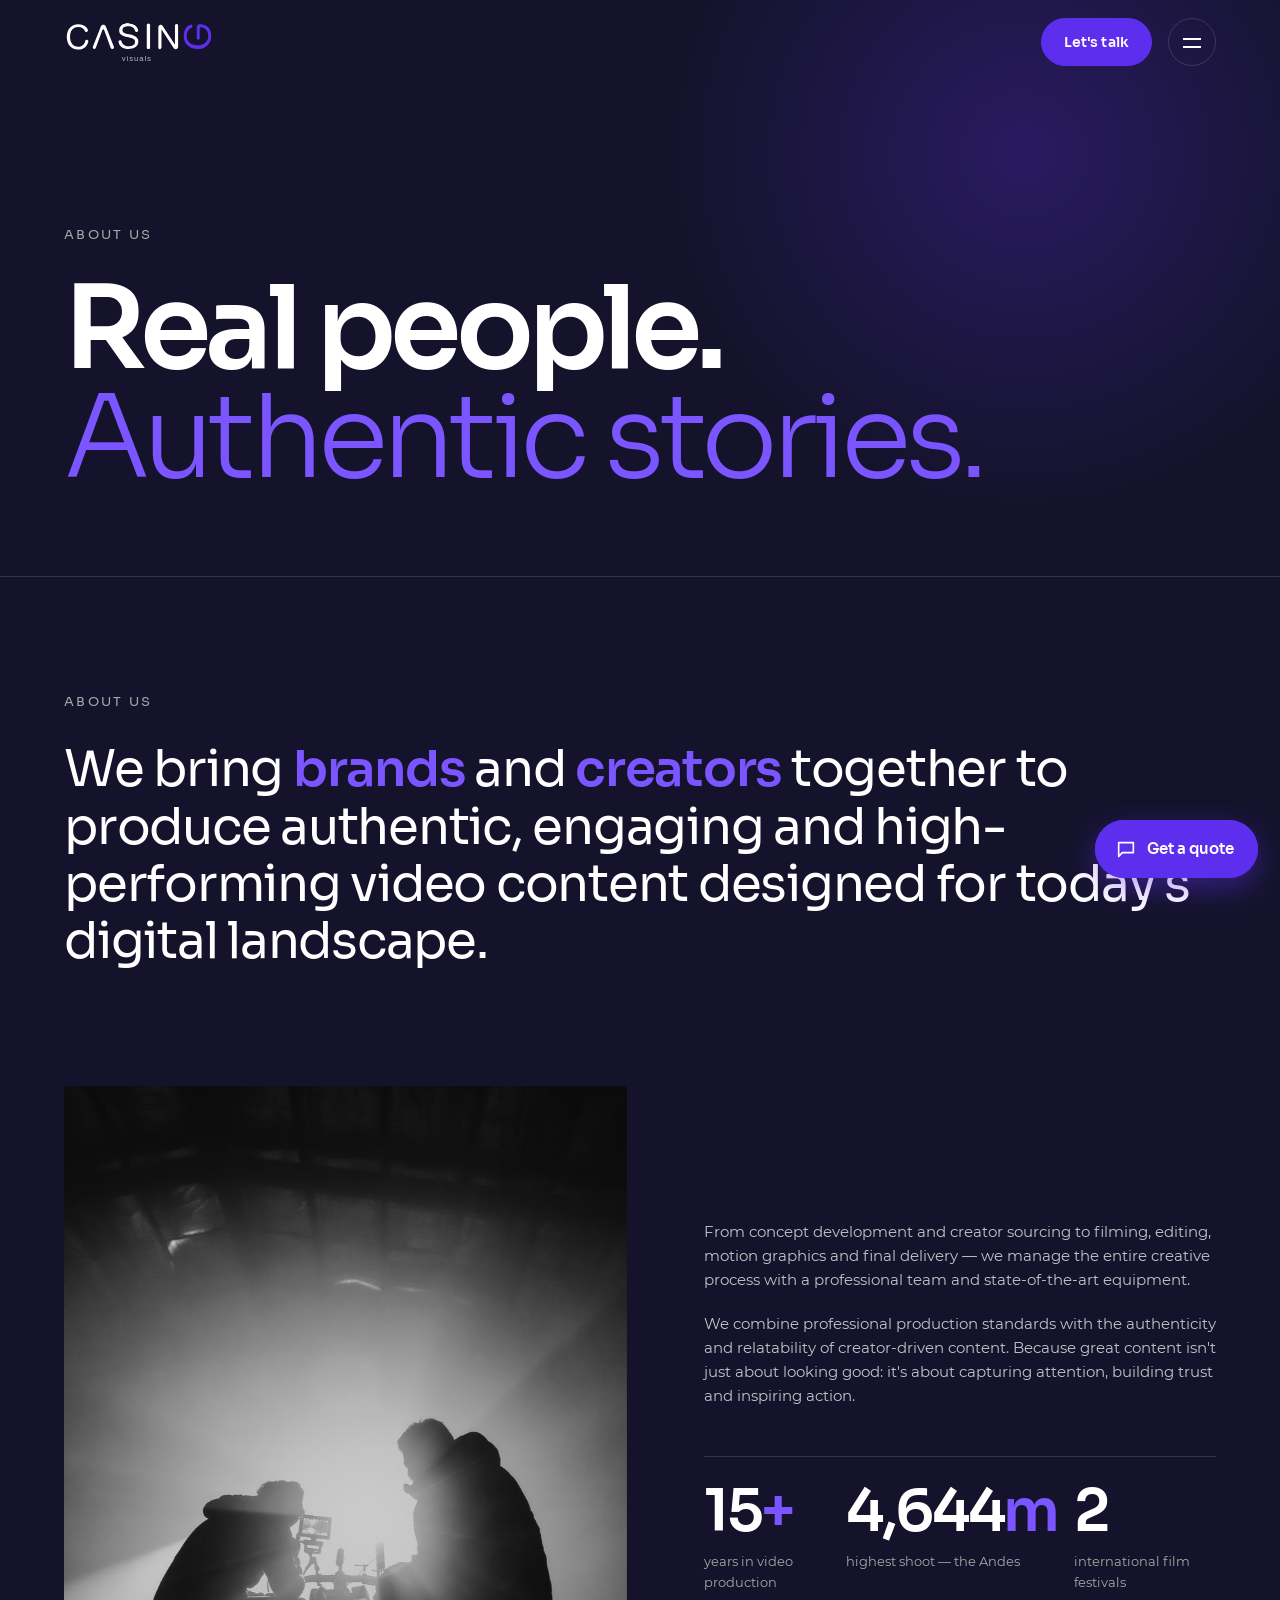
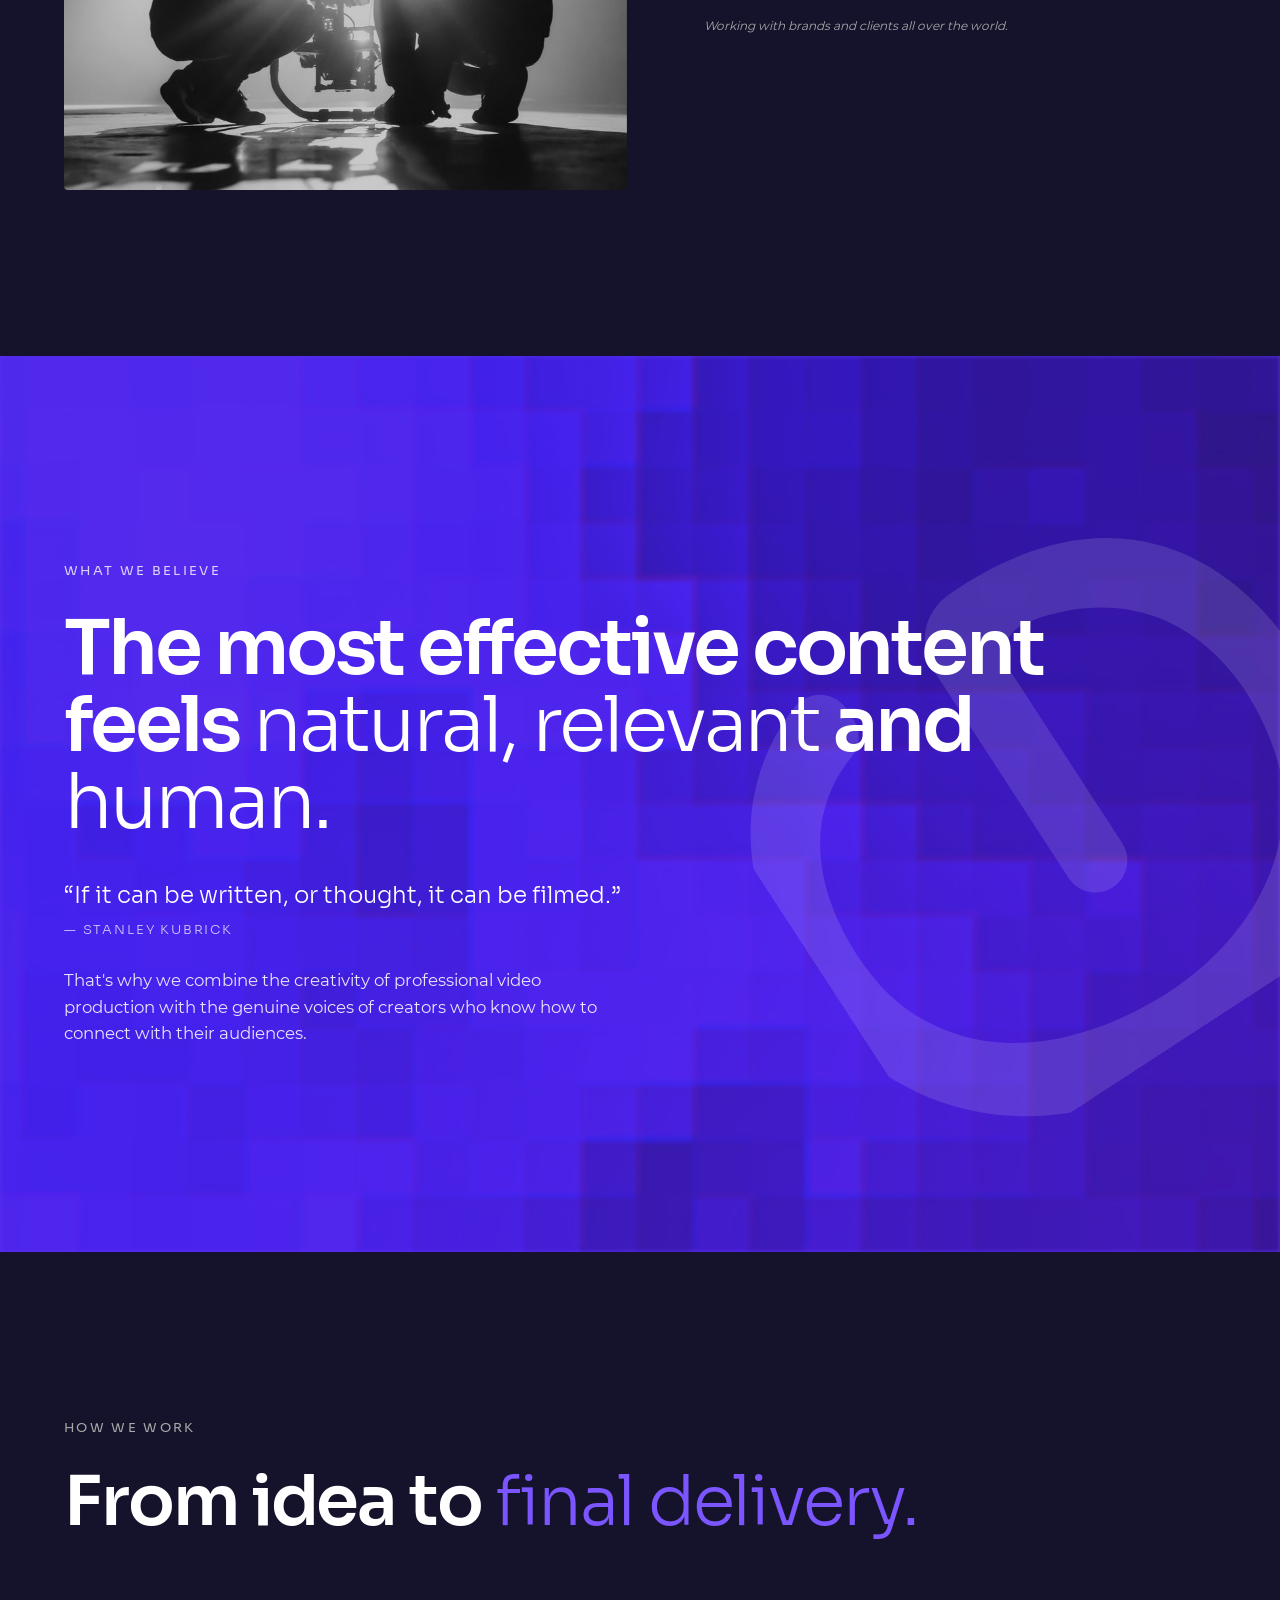
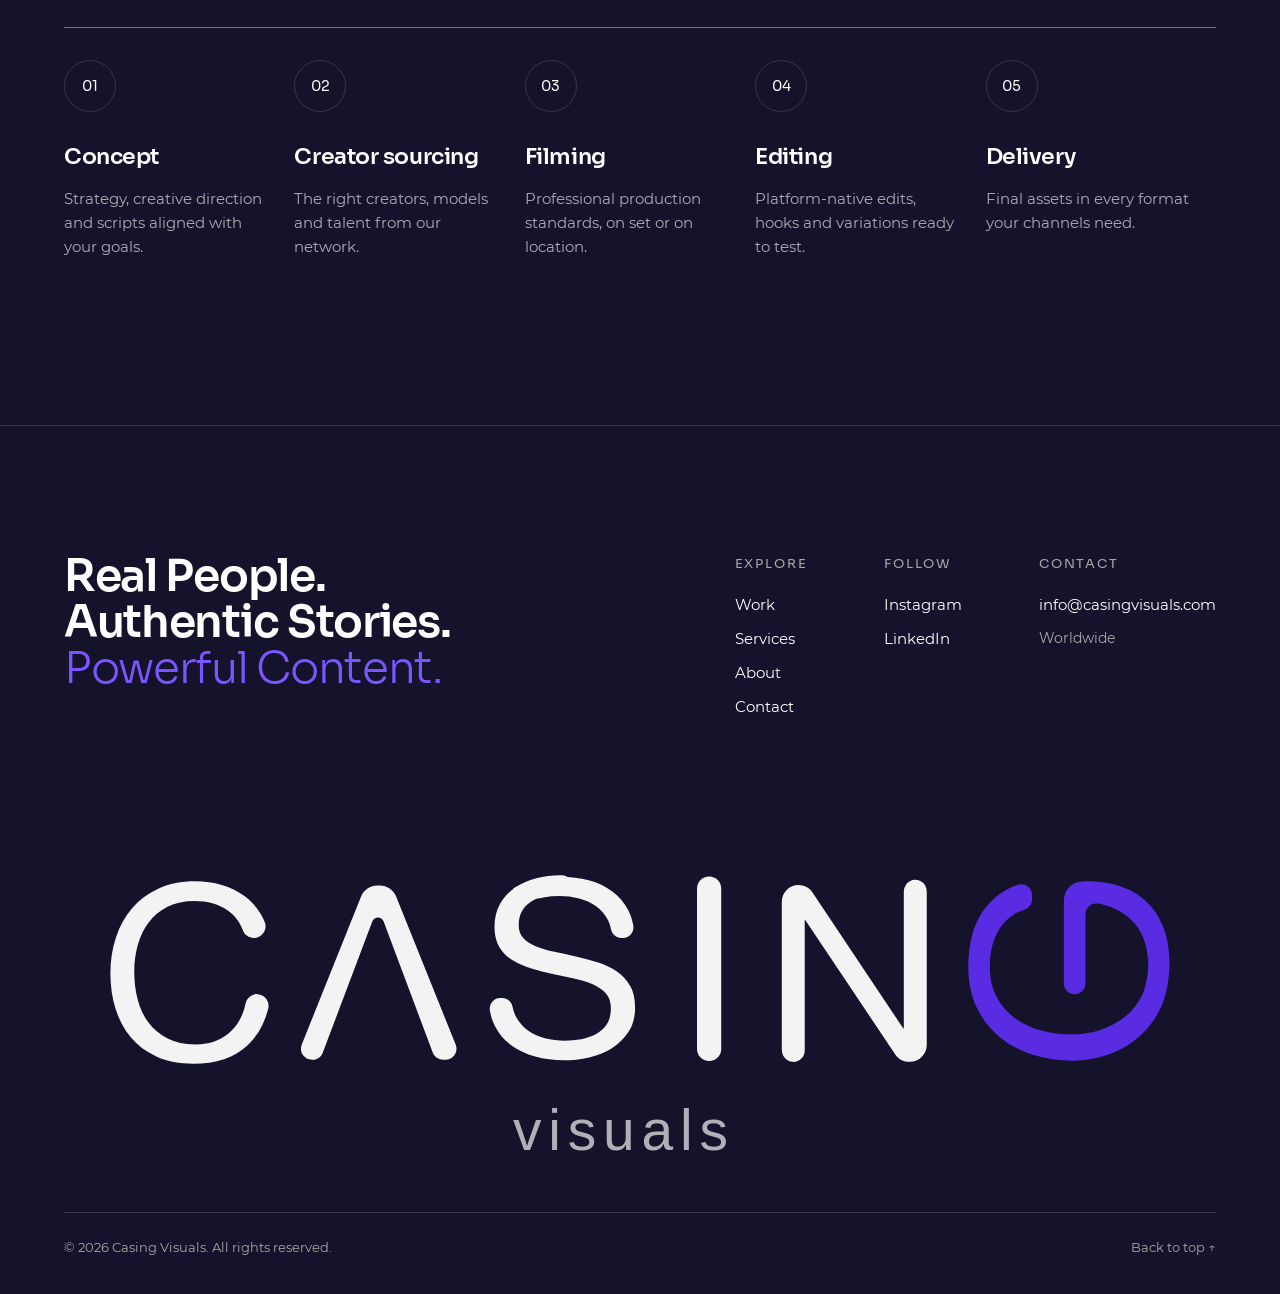
==== about.html @ e0e11a87 "template" ====
<!DOCTYPE html>
<html lang="en">
<head>
  <meta charset="utf-8" />
  <meta name="viewport" content="width=device-width, initial-scale=1" />
  <title>About — Casing Visuals</title>
  <meta name="description" content="Casing Visuals — video production studio: UGC, ads, corporate video, motion graphics, 2D/3D animation and documentaries for brands worldwide." />
  <meta name="theme-color" content="#14132b" />
  <meta property="og:title" content="About — Casing Visuals" />
  <meta property="og:description" content="Casing Visuals — video production studio: UGC, ads, corporate video, motion graphics, 2D/3D animation and documentaries for brands worldwide." />
  <meta property="og:image" content="assets/img/r12.jpg" />
  <link rel="icon" href="favicon.svg" type="image/svg+xml" />
  <link rel="preload" href="assets/fonts/Sora-SemiBold.woff2" as="font" type="font/woff2" crossorigin />
  <link rel="preload" href="assets/fonts/Montserrat-Regular.woff2" as="font" type="font/woff2" crossorigin />
  <link rel="stylesheet" href="css/styles.css" />
</head>
<body class="page-inner">
  <a class="skip" href="#main">Skip to content</a>

  <!-- ============ HEADER ============ -->
  <header class="header" id="top">
    <a href="index.html" class="header__logo" aria-label="Casing Visuals — home">
      <img src="assets/logo/casing-logo-white.svg" alt="Casing Visuals" width="150" height="45" />
    </a>
    <a href="contact.html" class="btn btn--small header__cta">Let's talk</a>
    <button class="burger" aria-label="Open menu" aria-expanded="false" aria-controls="menu">
      <span></span><span></span>
    </button>
  </header>

  <!-- ============ MENU (pantalla completa) ============ -->
  <div class="menu" id="menu" aria-hidden="true">
    <div class="menu__preview" aria-hidden="true"><img src="assets/img/r18.jpg" alt="" /></div>
    <nav class="menu__nav" aria-label="Menu">
      <a href="index.html" data-img="assets/img/r12.jpg"><small>00</small>Home<span class="menu__arrow">→</span></a>
      <a href="work.html" data-img="assets/img/r21.jpg"><small>01</small>Work<span class="menu__arrow">→</span></a>
      <a href="services.html" data-img="assets/img/r17.jpg"><small>02</small>Services<span class="menu__arrow">→</span></a>
      <a href="about.html" aria-current="page" data-img="assets/img/r18.jpg"><small>03</small>About<span class="menu__arrow">→</span></a>
      <a href="creators.html" data-img="assets/img/r11.jpg"><small>04</small>Creators<span class="menu__arrow">→</span></a>
      <a href="contact.html" data-img="assets/img/r20.jpg"><small>05</small>Contact<span class="menu__arrow">→</span></a>
    </nav>
    <div class="menu__foot">
      <a href="mailto:info@casingvisuals.com">info@casingvisuals.com</a>
      <div class="socials">
        <a href="https://www.instagram.com/casing.visuals/" target="_blank" rel="noopener">Instagram</a>
        <a href="https://www.linkedin.com/company/casing-visuals/" target="_blank" rel="noopener">LinkedIn</a>
      </div>
    </div>
  </div>

  <main id="main">
    <section class="page-hero">
      <div class="container">
        <p class="eyebrow reveal">About us</p>
        <h1 class="page-title"><span class="line"><span>Real people. <em>Authentic stories.</em></span></span></h1>
      </div>
    </section>

    <section class="about section" id="about">
      <div class="container">
        <p class="section-label reveal"><span>01</span> About us</p>
        <h2 class="manifesto reveal">
          We bring <em>brands</em> and <em>creators</em> together to produce authentic, engaging and
          high-performing video content designed for today's digital landscape.
        </h2>
        <div class="about__grid">
          <div class="about__img reveal">
            <img src="assets/img/r18.jpg" alt="Film crew working on set with backlight" loading="lazy" />
          </div>
          <div class="about__text reveal">
            <p>From concept development and creator sourcing to filming, editing, motion graphics and final delivery — we manage the entire creative process with a professional team and state-of-the-art equipment.</p>
            <p>We combine professional production standards with the authenticity and relatability of creator-driven content. Because great content isn't just about looking good: it's about capturing attention, building trust and inspiring action.</p>
            <ul class="stats">
              <li><strong data-count="15" data-suffix="+">0</strong><span>years in video production</span></li>
              <li><strong data-count="4800" data-suffix="m">0</strong><span>highest shoot — the Andes</span></li>
              <li><strong data-count="2" data-suffix="">0</strong><span>international film festivals</span></li>
            </ul>
            <p class="note">Working with brands and clients all over the world.</p>
          </div>
        </div>
      </div>
    </section>
    <section class="belief" aria-labelledby="belief-title">
      <div class="belief__bg" aria-hidden="true"><img src="assets/img/r24.jpg" alt="" loading="lazy" /></div>
      <img class="belief__icon" src="assets/logo/casing-icon-white.svg" alt="" aria-hidden="true" />
      <div class="container">
        <p class="section-label reveal"><span>04</span> What we believe</p>
        <h2 id="belief-title" class="belief__title reveal">The most effective content feels <em>natural, relevant</em> and <em>human.</em></h2>
        <blockquote class="belief__quote reveal">“If it can be written, or thought, it can be filmed.” <cite>— Stanley Kubrick</cite></blockquote>
        <p class="belief__text reveal">That's why we combine the creativity of professional video production with the genuine voices of creators who know how to connect with their audiences.</p>
      </div>
    </section>
    <section class="process section" id="process">
      <div class="container">
        <div class="section-head">
          <p class="section-label reveal"><span>05</span> How we work</p>
          <h2 class="h2 reveal">From idea to <em>final delivery.</em></h2>
        </div>
        <ol class="steps">
          <li class="step reveal"><span class="step__n">01</span><h3>Concept</h3><p>Strategy, creative direction and scripts aligned with your goals.</p></li>
          <li class="step reveal"><span class="step__n">02</span><h3>Creator sourcing</h3><p>The right creators, models and talent from our network.</p></li>
          <li class="step reveal"><span class="step__n">03</span><h3>Filming</h3><p>Professional production standards, on set or on location.</p></li>
          <li class="step reveal"><span class="step__n">04</span><h3>Editing</h3><p>Platform-native edits, hooks and variations ready to test.</p></li>
          <li class="step reveal"><span class="step__n">05</span><h3>Delivery</h3><p>Final assets in every format your channels need.</p></li>
        </ol>
      </div>
    </section>
  </main>

  <footer class="footer">
    <div class="container">
      <div class="footer__top">
        <p class="footer__claim">Real People.<br />Authentic Stories.<br /><em>Powerful Content.</em></p>
        <div class="footer__cols">
          <div>
            <h4>Explore</h4>
            <a href="work.html">Work</a><a href="services.html">Services</a><a href="about.html">About</a><a href="contact.html">Contact</a>
          </div>
          <div>
            <h4>Follow</h4>
            <a href="https://www.instagram.com/casing.visuals/" target="_blank" rel="noopener">Instagram</a>
        <a href="https://www.linkedin.com/company/casing-visuals/" target="_blank" rel="noopener">LinkedIn</a>
          </div>
          <div>
            <h4>Contact</h4>
            <a href="mailto:info@casingvisuals.com">info@casingvisuals.com</a>
            <span class="footer__loc">Worldwide</span>
          </div>
        </div>
      </div>
      <img class="footer__logo" src="assets/logo/casing-logo-white.svg" alt="Casing Visuals" loading="lazy" />
      <div class="footer__bottom">
        <span>© <span id="year">2026</span> Casing Visuals. All rights reserved.</span>
        <a href="#top">Back to top ↑</a>
      </div>
    </div>
  </footer>

  <!-- Botón flotante → abre formulario rápido -->
  <button class="fab" type="button" aria-controls="quick" aria-expanded="false">
    <svg viewBox="0 0 24 24" width="22" height="22" aria-hidden="true"><path fill="none" stroke="currentColor" stroke-width="1.8" stroke-linecap="round" stroke-linejoin="round" d="M4 5h16v11H8l-4 4V5Z"/></svg>
    <span>Get a quote</span>
  </button>

  <!-- Panel con formulario rápido — mismo action que el formulario principal -->
  <div class="quick" id="quick" aria-hidden="true">
    <div class="quick__overlay" data-close></div>
    <aside class="quick__panel" role="dialog" aria-modal="true" aria-labelledby="quick-title">
      <button class="quick__close" type="button" aria-label="Close" data-close>×</button>
      <p class="section-label">Quick contact</p>
      <h2 id="quick-title" class="quick__title">Let's make your next <em>video.</em></h2>
      <form class="quick__form" action="https://formspree.io/f/mjywrare" method="POST">
        <input type="hidden" name="_subject" value="New inquiry — casingvisuals.com (quick form)" />
        <input type="text" name="_gotcha" class="hp" tabindex="-1" autocomplete="off" aria-hidden="true" />
        <label class="field"><span>Name</span><input type="text" name="name" required autocomplete="name" /></label>
        <label class="field"><span>Email</span><input type="email" name="email" required autocomplete="email" /></label>
        <label class="field"><span>What do you need?</span>
          <select name="interest" required>
            <option value="">Select</option>
            <option>UGC</option>
            <option>Social Media Ads</option>
            <option>Lifestyle Production</option>
            <option>Product Videos</option>
            <option>Branded Campaign</option>
            <option>I'm a creator</option>
          </select>
        </label>
        <label class="field"><span>Message</span><textarea name="message" rows="3"></textarea></label>
        <button type="submit" class="btn btn--full">Send <span class="btn__arrow">→</span></button>
        <p class="quick__status" role="status" aria-live="polite"></p>
      </form>
    </aside>
  </div>

  <script src="js/main.js" defer></script>
</body>
</html>
---- css/styles.css ----
/* =========================================================
   CASING VISUALS — Landing template
   Brand: Violet #5D2EED · Navy #242343 · Grey #A8A8A8
   Type:  Sora (display) · Montserrat (text)
   ========================================================= */

@font-face { font-family: "Sora"; src: url("../assets/fonts/Sora-Light.woff2") format("woff2"); font-weight: 300; font-display: swap; }
@font-face { font-family: "Sora"; src: url("../assets/fonts/Sora-Regular.woff2") format("woff2"); font-weight: 400; font-display: swap; }
@font-face { font-family: "Sora"; src: url("../assets/fonts/Sora-SemiBold.woff2") format("woff2"); font-weight: 600; font-display: swap; }
@font-face { font-family: "Sora"; src: url("../assets/fonts/Sora-Bold.woff2") format("woff2"); font-weight: 700; font-display: swap; }
@font-face { font-family: "Montserrat"; src: url("../assets/fonts/Montserrat-Regular.woff2") format("woff2"); font-weight: 400; font-display: swap; }
@font-face { font-family: "Montserrat"; src: url("../assets/fonts/Montserrat-Medium.woff2") format("woff2"); font-weight: 500; font-display: swap; }
@font-face { font-family: "Montserrat"; src: url("../assets/fonts/Montserrat-Bold.woff2") format("woff2"); font-weight: 700; font-display: swap; }
@font-face { font-family: "Montserrat"; src: url("../assets/fonts/Montserrat-ExtraBold.woff2") format("woff2"); font-weight: 800; font-display: swap; }

:root {
  --violet: #5d2eed;
  --violet-2: #7b55ff;
  --navy: #242343;
  --ink: #14132b;        /* fondo principal: navy profundo */
  --ink-2: #1b1a38;
  --grey: #a8a8a8;
  --paper: #f4f3f8;
  --white: #fff;
  --line: rgba(255, 255, 255, .14);
  --line-dark: rgba(36, 35, 67, .14);

  --f-display: "Sora", system-ui, sans-serif;
  --f-text: "Montserrat", system-ui, sans-serif;

  --pad: clamp(20px, 5vw, 72px);
  --max: 1440px;
  --ease: cubic-bezier(.22, 1, .36, 1);
  --header-h: 84px;
}

*, *::before, *::after { box-sizing: border-box; }
html { scroll-behavior: smooth; -webkit-text-size-adjust: 100%; }
body {
  margin: 0;
  background: var(--ink);
  color: var(--white);
  font-family: var(--f-text);
  font-size: clamp(15px, 1.05vw, 17px);
  line-height: 1.6;
  -webkit-font-smoothing: antialiased;
  overflow-x: hidden;
}
img { display: block; max-width: 100%; }
a { color: inherit; text-decoration: none; }
button { font: inherit; color: inherit; cursor: pointer; }
::selection { background: var(--violet); color: #fff; }

em { font-style: normal; color: var(--violet-2); font-weight: 300; }
.section--light em { color: var(--violet); }

.skip { position: absolute; left: -999px; top: 8px; background: #fff; color: var(--ink); padding: 8px 14px; z-index: 999; }
.skip:focus { left: 8px; }

.container { width: 100%; max-width: var(--max); margin: 0 auto; padding: 0 var(--pad); }
.section { padding: clamp(90px, 13vw, 180px) 0; position: relative; }
.section--light { background: var(--paper); color: var(--navy); }

.eyebrow, .section-label {
  font-family: var(--f-display);
  font-size: 13px;
  letter-spacing: .18em;
  text-transform: uppercase;
  color: var(--grey);
  margin: 0 0 28px;
}
.section-label span {
  display: inline-block;
  color: var(--violet-2);
  margin-right: 14px;
  padding-right: 14px;
  border-right: 1px solid currentColor;
}
.section--light .section-label { color: #6b6b6b; }
.section--light .section-label span { color: var(--violet); }

.h2 {
  font-family: var(--f-display);
  font-weight: 600;
  font-size: clamp(36px, 5.4vw, 84px);
  line-height: 1.02;
  letter-spacing: -.03em;
  margin: 0;
}
.section-head { margin-bottom: clamp(48px, 7vw, 96px); }
.section-head--row { display: flex; justify-content: space-between; align-items: flex-end; gap: 24px; }

/* ---------- Buttons ---------- */
.btn {
  --bg: var(--violet);
  display: inline-flex; align-items: center; gap: 12px;
  padding: 18px 30px;
  border-radius: 999px;
  background: var(--bg);
  color: #fff;
  border: 1px solid var(--bg);
  font-family: var(--f-display);
  font-weight: 600;
  font-size: 15px;
  letter-spacing: .01em;
  position: relative; overflow: hidden; isolation: isolate;
  transition: color .4s var(--ease), border-color .4s var(--ease);
}
.btn::before {
  content: ""; position: absolute; inset: 0; z-index: -1;
  background: #fff; transform: translateY(101%); border-radius: inherit;
  transition: transform .5s var(--ease);
}
.btn:hover { color: var(--navy); border-color: #fff; }
.btn:hover::before { transform: translateY(0); }
.btn__arrow { transition: transform .4s var(--ease); }
.btn:hover .btn__arrow { transform: translateX(5px); }
.btn--small { padding: 12px 22px; font-size: 14px; }
.btn--ghost { background: transparent; border-color: var(--line); }
.btn--full { width: 100%; justify-content: center; }

.round {
  width: 56px; height: 56px; border-radius: 50%;
  border: 1px solid var(--line); background: transparent; font-size: 20px;
  transition: background .3s, border-color .3s;
}
.round:hover { background: var(--violet); border-color: var(--violet); }

/* ---------- Header ---------- */
.header {
  position: fixed; inset: 0 0 auto 0; z-index: 50;
  height: var(--header-h);
  display: flex; align-items: center; gap: 40px;
  padding: 0 var(--pad);
  transition: background .4s, height .4s var(--ease), backdrop-filter .4s, transform .5s var(--ease);
}
.header.is-scrolled {
  --header-h: 68px;
  background: rgba(20, 19, 43, .72);
  backdrop-filter: blur(14px);
  -webkit-backdrop-filter: blur(14px);
  border-bottom: 1px solid var(--line);
}
.header.is-hidden { transform: translateY(-100%); }
.header__logo img { width: 150px; height: auto; }
.header__nav { display: flex; gap: 34px; margin-left: auto; font-family: var(--f-display); font-size: 15px; }
.header__nav a { position: relative; opacity: .85; transition: opacity .3s; }
.header__nav a::after {
  content: ""; position: absolute; left: 0; bottom: -6px; height: 1px; width: 100%;
  background: var(--violet-2); transform: scaleX(0); transform-origin: right; transition: transform .4s var(--ease);
}
.header__nav a:hover { opacity: 1; }
.header__nav a:hover::after { transform: scaleX(1); transform-origin: left; }

.burger {
  display: none; width: 48px; height: 48px; border-radius: 50%;
  border: 1px solid var(--line); background: transparent; position: relative; margin-left: auto;
}
.burger span { position: absolute; left: 14px; right: 14px; height: 1.5px; background: #fff; transition: transform .4s var(--ease), top .4s var(--ease); }
.burger span:first-child { top: 19px; }
.burger span:last-child { top: 27px; }
body.menu-open .burger span:first-child { top: 23px; transform: rotate(45deg); }
body.menu-open .burger span:last-child { top: 23px; transform: rotate(-45deg); }

.menu {
  position: fixed; inset: 0; z-index: 40;
  background: var(--violet);
  display: flex; flex-direction: column; justify-content: space-between;
  padding: calc(var(--header-h) + 40px) var(--pad) 40px;
  clip-path: circle(0% at calc(100% - 50px) 42px);
  transition: clip-path .8s var(--ease);
  visibility: hidden;
}
body.menu-open .menu { clip-path: circle(150% at calc(100% - 50px) 42px); visibility: visible; }
body.menu-open { overflow: hidden; }
.menu__nav { display: flex; flex-direction: column; }
.menu__nav a {
  font-family: var(--f-display); font-weight: 600;
  font-size: clamp(40px, 10vw, 88px); line-height: 1.1; letter-spacing: -.03em;
  display: flex; align-items: baseline; gap: 18px;
  opacity: 0; transform: translateY(30px);
  transition: opacity .5s, transform .6s var(--ease);
}
.menu__nav small { font-size: 13px; font-weight: 400; letter-spacing: .1em; opacity: .7; }
body.menu-open .menu__nav a { opacity: 1; transform: none; }
body.menu-open .menu__nav a:nth-child(2) { transition-delay: .05s; }
body.menu-open .menu__nav a:nth-child(3) { transition-delay: .1s; }
body.menu-open .menu__nav a:nth-child(4) { transition-delay: .15s; }
body.menu-open .menu__nav a:nth-child(5) { transition-delay: .2s; }
body.menu-open .menu__nav a:nth-child(6) { transition-delay: .25s; }
.menu__foot { display: flex; flex-wrap: wrap; justify-content: space-between; gap: 16px; font-family: var(--f-display); }
.socials { display: flex; gap: 20px; }

/* ---------- Hero ---------- */
.hero {
  position: relative; min-height: 100svh;
  display: flex; align-items: flex-end;
  padding: calc(var(--header-h) + 40px) 0 clamp(48px, 7vw, 90px);
  overflow: hidden;
}
.hero__media { position: absolute; inset: 0; z-index: -1; }
.hero__media img, .hero__media video {
  width: 100%; height: 100%; object-fit: cover;
  transform: scale(1.12); animation: kenburns 18s ease-out forwards;
}
.hero__media::after {
  content: ""; position: absolute; inset: 0;
  background:
    linear-gradient(180deg, rgba(20,19,43,.55) 0%, rgba(20,19,43,.15) 35%, rgba(20,19,43,.85) 85%, var(--ink) 100%),
    linear-gradient(90deg, rgba(20,19,43,.6), transparent 60%);
}
@keyframes kenburns { to { transform: scale(1); } }

.hero__inner { width: 100%; max-width: var(--max); margin: 0 auto; padding: 0 var(--pad); }
.hero__title {
  font-family: var(--f-display); font-weight: 600;
  font-size: clamp(52px, 10.5vw, 176px);
  line-height: .92; letter-spacing: -.045em;
  margin: 0 0 clamp(32px, 4vw, 56px);
}
.hero__title .line { display: block; overflow: hidden; padding-bottom: .04em; }
.hero__title .line > span { display: inline-block; transform: translateY(110%); transition: transform 1.1s var(--ease); }
.hero__title .line:nth-child(2) > span { transition-delay: .08s; }
.hero__title .line:nth-child(3) > span { transition-delay: .16s; }
.hero__title .line:nth-child(4) > span { transition-delay: .24s; }
.is-loaded .hero__title .line > span { transform: none; }
.hero__title .line:nth-child(2), .hero__title .line:nth-child(4) { padding-left: clamp(40px, 12vw, 240px); }

.hero__bottom {
  display: flex; justify-content: space-between; align-items: center; gap: 24px; flex-wrap: wrap;
  border-top: 1px solid var(--line); padding-top: 28px;
}
.hero__bottom p { margin: 0; max-width: 440px; font-size: clamp(16px, 1.3vw, 19px); color: rgba(255,255,255,.82); }

.scroll-cue {
  position: absolute; right: var(--pad); top: 50%;
  display: flex; flex-direction: column; align-items: center; gap: 14px;
  font-family: var(--f-display); font-size: 11px; letter-spacing: .3em; text-transform: uppercase;
  writing-mode: vertical-rl;
}
.scroll-cue i { width: 1px; height: 70px; background: var(--line); position: relative; overflow: hidden; }
.scroll-cue i::after { content: ""; position: absolute; left: 0; top: -40%; width: 1px; height: 40%; background: var(--violet-2); animation: drip 2s var(--ease) infinite; }
@keyframes drip { to { top: 100%; } }

/* ---------- Marquee ---------- */
.marquee {
  border-block: 1px solid var(--line);
  overflow: hidden; padding: 26px 0; white-space: nowrap;
  background: var(--ink);
}
.marquee__track { display: inline-flex; align-items: center; gap: 40px; animation: marquee 30s linear infinite; }
.marquee span { font-family: var(--f-display); font-weight: 600; font-size: clamp(28px, 4vw, 56px); letter-spacing: -.02em; }
.marquee span:nth-of-type(even) { color: transparent; -webkit-text-stroke: 1px rgba(255,255,255,.55); }
.marquee b { color: var(--violet); font-size: 18px; }
@keyframes marquee { to { transform: translateX(-50%); } }

/* ---------- About ---------- */
.manifesto {
  font-family: var(--f-display); font-weight: 400;
  font-size: clamp(28px, 3.9vw, 60px); line-height: 1.15; letter-spacing: -.025em;
  margin: 0 0 clamp(60px, 9vw, 130px); max-width: 1180px;
}
.manifesto em { font-weight: 600; }
.about__grid { display: grid; grid-template-columns: 1.1fr 1fr; gap: clamp(32px, 6vw, 110px); align-items: center; }
.about__img { border-radius: 4px; overflow: hidden; aspect-ratio: 4/5; }
.about__img img { width: 100%; height: 115%; object-fit: cover; will-change: transform; }
.about__text p { color: rgba(255,255,255,.75); margin: 0 0 20px; }
.stats { list-style: none; padding: 0; margin: 48px 0 0; display: grid; grid-template-columns: repeat(3, 1fr); border-top: 1px solid var(--line); }
.stats li { padding: 26px 16px 0 0; }
.stats strong { display: block; font-family: var(--f-display); font-weight: 600; font-size: clamp(40px, 4.5vw, 68px); line-height: 1; letter-spacing: -.04em; color: #fff; }
.stats strong::after { content: "+"; color: var(--violet-2); }
.stats span { display: block; font-size: 13px; color: var(--grey); margin-top: 10px; }
.note { font-size: 12px; color: var(--grey) !important; margin-top: 24px !important; font-style: italic; }

/* ---------- Services (numbered list, Monks-style) ---------- */
.svc { list-style: none; margin: 0; padding: 0; border-top: 1px solid var(--line-dark); }
.svc__item {
  display: grid; grid-template-columns: 80px 1.2fr 1fr 60px; align-items: center; gap: 24px;
  padding: clamp(26px, 3vw, 40px) 0;
  border-bottom: 1px solid var(--line-dark);
  cursor: pointer; position: relative;
  transition: padding .5s var(--ease), color .4s;
}
.svc__item::before {
  content: ""; position: absolute; inset: 0; background: var(--navy); z-index: 0;
  transform: scaleY(0); transform-origin: bottom; transition: transform .5s var(--ease);
}
.svc__item > * { position: relative; z-index: 1; }
.svc__item:hover { color: #fff; padding-left: 24px; padding-right: 24px; }
.svc__item:hover::before { transform: scaleY(1); }
.svc__num { font-family: var(--f-display); font-size: 14px; color: var(--violet); letter-spacing: .1em; }
.svc__title { font-family: var(--f-display); font-weight: 600; font-size: clamp(26px, 3.6vw, 54px); letter-spacing: -.03em; line-height: 1; margin: 0; }
.svc__desc { margin: 0; font-size: 15px; opacity: .75; max-width: 380px; }
.svc__arrow { font-size: 28px; justify-self: end; transition: transform .4s var(--ease); }
.svc__item:hover .svc__arrow { transform: rotate(-45deg); color: var(--violet-2); }

.svc__preview {
  position: fixed; left: 0; top: 0; width: 280px; aspect-ratio: 3/4; z-index: 30;
  pointer-events: none; border-radius: 6px; overflow: hidden;
  opacity: 0; transform: translate(-50%, -50%) scale(.8);
  transition: opacity .3s, transform .4s var(--ease);
}
.svc__preview.is-on { opacity: 1; transform: translate(-50%, -50%) scale(1); }
.svc__preview img { width: 100%; height: 100%; object-fit: cover; }

/* ---------- Work (vertical reels carousel) ---------- */
.work__controls { display: flex; gap: 12px; }
.reels {
  display: flex; gap: clamp(14px, 1.6vw, 24px);
  overflow-x: auto; scroll-snap-type: x mandatory; scrollbar-width: none;
  padding: 0 var(--pad) 8px;
  scroll-padding-left: var(--pad);
}
.reels::-webkit-scrollbar { display: none; }
.reel {
  flex: 0 0 clamp(240px, 24vw, 340px);
  aspect-ratio: 9/16; position: relative; border-radius: 10px; overflow: hidden;
  scroll-snap-align: start; background: var(--ink-2);
}
.reel img { width: 100%; height: 100%; object-fit: cover; transition: transform 1s var(--ease), filter .6s; filter: saturate(.85); }
.reel::after { content: ""; position: absolute; inset: 0; background: linear-gradient(180deg, transparent 50%, rgba(20,19,43,.92)); }
.reel:hover img { transform: scale(1.06); filter: saturate(1.1); }
.reel__info { position: absolute; left: 22px; right: 22px; bottom: 22px; z-index: 1; }
.reel__info span { font-size: 12px; letter-spacing: .14em; text-transform: uppercase; color: var(--grey); }
.reel__info h3 { margin: 6px 0 0; font-family: var(--f-display); font-weight: 600; font-size: 24px; letter-spacing: -.02em; }
.reel__play {
  position: absolute; top: 18px; right: 18px; z-index: 1;
  width: 46px; height: 46px; border-radius: 50%; display: grid; place-items: center;
  background: rgba(255,255,255,.14); backdrop-filter: blur(8px); font-style: normal; font-size: 13px;
  transition: background .3s, transform .4s var(--ease);
}
.reel:hover .reel__play { background: var(--violet); transform: scale(1.1); }

/* ---------- Belief (statement band) ---------- */
.belief { position: relative; overflow: hidden; padding: clamp(110px, 16vw, 230px) 0; background: var(--violet); isolation: isolate; }
.belief__bg { position: absolute; inset: 0; z-index: -2; mix-blend-mode: multiply; opacity: .55; }
.belief__bg img { width: 100%; height: 100%; object-fit: cover; filter: blur(2px) saturate(1.3); }
.belief__icon {
  position: absolute; right: -6vw; top: 50%; width: clamp(320px, 46vw, 720px);
  transform: translateY(-50%) rotate(var(--rot, 0deg)); opacity: .12; z-index: -1;
}
.belief .section-label, .belief .section-label span { color: rgba(255,255,255,.8); }
.belief__title {
  font-family: var(--f-display); font-weight: 600;
  font-size: clamp(38px, 6vw, 96px); line-height: 1; letter-spacing: -.04em;
  margin: 0 0 40px; max-width: 1100px;
}
.belief__title em { color: #fff; font-weight: 300; }
.belief__text { max-width: 560px; font-size: clamp(16px, 1.3vw, 19px); color: rgba(255,255,255,.88); margin: 0; }

/* ---------- Process ---------- */
.steps { list-style: none; margin: 0; padding: 0; display: grid; grid-template-columns: repeat(5, 1fr); border-top: 1px solid var(--line); }
.step { padding: 32px 24px 0 0; position: relative; }
.step::before { content: ""; position: absolute; top: -1px; left: 0; height: 1px; width: 0; background: var(--violet-2); transition: width 1.2s var(--ease); }
.step.is-in::before { width: 100%; }
.step__n {
  display: grid; place-items: center; width: 52px; height: 52px; border-radius: 50%;
  border: 1px solid var(--line); font-family: var(--f-display); font-size: 14px; margin-bottom: 28px;
}
.step h3 { font-family: var(--f-display); font-weight: 600; font-size: clamp(20px, 1.7vw, 26px); letter-spacing: -.02em; margin: 0 0 12px; }
.step p { margin: 0; font-size: 15px; color: rgba(255,255,255,.65); }
.step:nth-child(2) { transition-delay: .08s; } .step:nth-child(3) { transition-delay: .16s; }
.step:nth-child(4) { transition-delay: .24s; } .step:nth-child(5) { transition-delay: .32s; }

/* ---------- Creators / Mission ---------- */
.creators { background: var(--ink-2); }
.creators__grid { display: grid; grid-template-columns: 1fr 1fr; gap: clamp(40px, 7vw, 120px); align-items: center; }
.creators__media { position: relative; aspect-ratio: 1/1.05; }
.creators__media img { position: absolute; object-fit: cover; border-radius: 6px; }
.creators__media img:first-child { inset: 0 22% 18% 0; width: 78%; height: 82%; }
.creators__media img:last-child { right: 0; bottom: 0; width: 52%; height: 48%; border: 8px solid var(--ink-2); }
.creators__text p:not(.section-label) { color: rgba(255,255,255,.75); margin: 32px 0 40px; max-width: 520px; }
.creators__cta { display: flex; flex-wrap: wrap; gap: 14px; }

/* ---------- Contact ---------- */
.contact__grid { display: grid; grid-template-columns: 1fr 1.15fr; gap: clamp(40px, 7vw, 120px); }
.contact__title { font-family: var(--f-display); font-weight: 600; font-size: clamp(44px, 6.5vw, 104px); line-height: .98; letter-spacing: -.045em; margin: 0 0 28px; }
.contact__grid > div > p:not(.section-label) { color: rgba(255,255,255,.75); max-width: 420px; }
.contact__list { list-style: none; padding: 0; margin: 48px 0 0; }
.contact__list li { display: flex; justify-content: space-between; gap: 20px; padding: 18px 0; border-bottom: 1px solid var(--line); font-family: var(--f-display); }
.contact__list span { color: var(--grey); font-size: 13px; letter-spacing: .14em; text-transform: uppercase; }
.contact__list a:hover { color: var(--violet-2); }

.form { background: var(--ink-2); border: 1px solid var(--line); border-radius: 14px; padding: clamp(24px, 3.5vw, 48px); display: grid; gap: 22px; }
.chips { border: 0; padding: 0; margin: 0 0 6px; display: flex; flex-wrap: wrap; gap: 10px; }
.chips legend { font-family: var(--f-display); font-size: 13px; letter-spacing: .14em; text-transform: uppercase; color: var(--grey); margin-bottom: 14px; }
.chips input { position: absolute; opacity: 0; pointer-events: none; }
.chips span {
  display: inline-block; padding: 10px 18px; border-radius: 999px; border: 1px solid var(--line);
  font-size: 14px; cursor: pointer; transition: background .3s, border-color .3s;
}
.chips label:hover span { border-color: rgba(255,255,255,.4); }
.chips input:checked + span { background: var(--violet); border-color: var(--violet); }
.chips input:focus-visible + span { outline: 2px solid var(--violet-2); outline-offset: 2px; }
.form__row { display: grid; grid-template-columns: 1fr 1fr; gap: 22px; }
.field { display: grid; gap: 8px; }
.field > span { font-size: 13px; color: var(--grey); }
.field input, .field select, .field textarea {
  width: 100%; background: transparent; color: #fff;
  border: 0; border-bottom: 1px solid var(--line);
  padding: 10px 0; font: inherit; outline: none; border-radius: 0;
  transition: border-color .3s;
}
.field select { appearance: none; background: url("data:image/svg+xml,%3Csvg xmlns='http://www.w3.org/2000/svg' width='12' height='8'%3E%3Cpath d='M1 1l5 5 5-5' fill='none' stroke='%23a8a8a8' stroke-width='1.5'/%3E%3C/svg%3E") no-repeat right center; }
.field select option { background: var(--ink); }
.field textarea { resize: vertical; min-height: 110px; }
.field input:focus, .field select:focus, .field textarea:focus { border-color: var(--violet-2); }

/* ---------- Footer ---------- */
.footer { padding: clamp(80px, 10vw, 140px) 0 36px; border-top: 1px solid var(--line); }
.footer__top { display: flex; justify-content: space-between; gap: 40px; flex-wrap: wrap; margin-bottom: clamp(60px, 9vw, 120px); }
.footer__claim { font-family: var(--f-display); font-weight: 600; font-size: clamp(30px, 3.4vw, 52px); line-height: 1.05; letter-spacing: -.03em; margin: 0; }
.footer__cols { display: flex; gap: clamp(32px, 6vw, 96px); flex-wrap: wrap; }
.footer__cols h4 { font-family: var(--f-display); font-weight: 400; font-size: 13px; letter-spacing: .14em; text-transform: uppercase; color: var(--grey); margin: 0 0 18px; }
.footer__cols a { display: block; margin-bottom: 10px; transition: color .3s; }
.footer__cols a:hover { color: var(--violet-2); }
.footer__logo { width: 100%; height: auto; opacity: .95; }
.footer__bottom { display: flex; justify-content: space-between; gap: 16px; flex-wrap: wrap; margin-top: 36px; padding-top: 24px; border-top: 1px solid var(--line); font-size: 13px; color: var(--grey); }

/* ---------- Floating button + quick form panel ---------- */
.fab {
  position: fixed; right: 22px; bottom: 22px; z-index: 45;
  display: inline-flex; align-items: center; gap: 10px;
  height: 58px; padding: 0 24px 0 20px; border-radius: 999px; border: 0;
  background: var(--violet); color: #fff;
  font-family: var(--f-display); font-weight: 600; font-size: 15px;
  box-shadow: 0 10px 30px rgba(93,46,237,.45);
  transition: transform .4s var(--ease), opacity .4s, background .3s;
}
.fab::before { content: ""; position: absolute; inset: 0; border-radius: inherit; border: 1px solid var(--violet); animation: pulse 2.6s ease-out infinite; }
.fab:hover { transform: translateY(-3px); background: var(--violet-2); }
body.quick-open .fab { opacity: 0; pointer-events: none; transform: scale(.8); }
@keyframes pulse { from { transform: scale(1); opacity: .9; } to { transform: scale(1.25, 1.6); opacity: 0; } }

.quick { position: fixed; inset: 0; z-index: 60; visibility: hidden; }
.quick__overlay { position: absolute; inset: 0; background: rgba(10,9,25,.6); backdrop-filter: blur(4px); opacity: 0; transition: opacity .5s; }
.quick__panel {
  position: absolute; top: 0; right: 0; height: 100%; width: min(480px, 100%);
  background: var(--ink-2); border-left: 1px solid var(--line);
  padding: clamp(28px, 4vw, 48px); overflow-y: auto;
  transform: translateX(100%); transition: transform .6s var(--ease);
}
body.quick-open { overflow: hidden; }
body.quick-open .quick { visibility: visible; }
body.quick-open .quick__overlay { opacity: 1; }
body.quick-open .quick__panel { transform: none; }
.quick__close {
  position: absolute; top: 20px; right: 20px; width: 44px; height: 44px; border-radius: 50%;
  border: 1px solid var(--line); background: transparent; font-size: 24px; line-height: 1;
  transition: background .3s, transform .4s var(--ease);
}
.quick__close:hover { background: var(--violet); transform: rotate(90deg); }
.quick__title { font-family: var(--f-display); font-weight: 600; font-size: clamp(32px, 3.4vw, 46px); line-height: 1.02; letter-spacing: -.035em; margin: 0 0 36px; }
.quick__form { display: grid; gap: 22px; }
.quick__status { margin: 0; font-size: 14px; color: var(--grey); min-height: 1.4em; }
.quick__status.ok { color: #9be7b0; }
.quick__status.err { color: #ff9b9b; }
@media (max-width: 560px) {
  .fab span { display: none; }
  .fab { width: 58px; padding: 0; justify-content: center; }
}

/* ---------- Reveal on scroll ---------- */
.reveal { opacity: 0; transform: translateY(40px); transition: opacity 1s var(--ease), transform 1.1s var(--ease); }
.reveal.is-in { opacity: 1; transform: none; }

/* ---------- Responsive ---------- */
@media (max-width: 1080px) {
  .header__nav, .header__cta { display: none; }
  .burger { display: block; }
  .steps { grid-template-columns: repeat(2, 1fr); row-gap: 48px; }
  .svc__item { grid-template-columns: 56px 1fr 40px; }
  .svc__desc { grid-column: 2 / 3; }
  .svc__arrow { grid-row: 1; grid-column: 3; }
  .svc__preview { display: none; }
}
@media (max-width: 820px) {
  .about__grid, .creators__grid, .contact__grid { grid-template-columns: 1fr; }
  .scroll-cue { display: none; }
  .form__row { grid-template-columns: 1fr; }
  .section-head--row { flex-direction: column; align-items: flex-start; }
  .stats { grid-template-columns: 1fr 1fr 1fr; }
  .hero__title .line:nth-child(2), .hero__title .line:nth-child(4) { padding-left: 0; }
}
@media (max-width: 560px) {
  .steps { grid-template-columns: 1fr; }
  .stats strong { font-size: 34px; }
  .reel { flex-basis: 72vw; }
  .contact__list li { flex-direction: column; gap: 4px; }
}

@media (prefers-reduced-motion: reduce) {
  *, *::before, *::after { animation: none !important; transition: none !important; }
  html { scroll-behavior: auto; }
  .reveal, .hero__title .line > span { opacity: 1; transform: none; }
}

/* tweaks */
.creators .h2 { font-size: clamp(34px, 4.2vw, 64px); }
.footer__logo { max-width: 1100px; margin: 0 auto; }

.hp { position: absolute; left: -9999px; width: 1px; height: 1px; opacity: 0; }

/* =========================================================
   v2 — Home tipo portada (Caixa) + páginas internas
   ========================================================= */

/* Header: solo logo + CTA + burger (menú siempre por toggle) */
.burger { display: block; margin-left: 0; }
.header__cta { margin-left: auto; }
.header { gap: 16px; }

/* Menú: lista grande + imagen de preview */
.menu { background: var(--ink); }
.menu::before { content: ""; position: absolute; inset: 0; background: radial-gradient(80% 60% at 85% 20%, rgba(93,46,237,.35), transparent 70%); pointer-events: none; }
.menu__nav { position: relative; z-index: 1; max-width: 62%; }
.menu__nav a { padding: 4px 0; border-bottom: 1px solid var(--line); transition: opacity .5s, transform .6s var(--ease), color .3s, padding .4s var(--ease); }
.menu__nav a:hover, .menu__nav a[aria-current="page"] { color: var(--violet-2); }
.menu__nav a:hover { padding-left: 18px; }
.menu__nav small { color: var(--grey); min-width: 28px; }
.menu__arrow { margin-left: auto; font-size: .5em; opacity: 0; transform: translateX(-12px); transition: opacity .3s, transform .4s var(--ease); }
.menu__nav a:hover .menu__arrow { opacity: 1; transform: none; }
body.menu-open .menu__nav a:nth-child(7) { transition-delay: .3s; }
.menu__preview {
  position: absolute; right: var(--pad); top: 50%; z-index: 0;
  width: min(30vw, 420px); aspect-ratio: 4/5; border-radius: 8px; overflow: hidden;
  transform: translateY(-50%) scale(.92); opacity: 0; transition: opacity .6s .2s, transform .9s .2s var(--ease);
}
body.menu-open .menu__preview { opacity: 1; transform: translateY(-50%); }
.menu__preview img { width: 100%; height: 100%; object-fit: cover; transition: opacity .35s; }
.menu__preview img.is-swapping { opacity: 0; }
.menu__foot { position: relative; z-index: 1; color: var(--grey); }
.menu__foot a:hover { color: #fff; }
@media (max-width: 900px) { .menu__preview { display: none; } .menu__nav { max-width: none; } }

/* ---------- HOME / COVER ---------- */
body.page-home { overflow: hidden; height: 100svh; }
.cover { position: relative; height: 100svh; min-height: 560px; display: grid; place-items: center; overflow: hidden; isolation: isolate; }
.cover__media { position: absolute; inset: 0; z-index: -1; background: var(--ink); }
.cover__video { width: 100%; height: 100%; object-fit: cover; transform: scale(1.08); animation: kenburns 20s ease-out forwards; }
.cover__media::after {
  content: ""; position: absolute; inset: 0;
  background:
    radial-gradient(70% 60% at 50% 50%, rgba(20,19,43,.25), rgba(20,19,43,.75)),
    linear-gradient(180deg, rgba(20,19,43,.55), transparent 25%, transparent 70%, rgba(20,19,43,.8));
}
.cover__center { text-align: center; padding: 0 var(--pad); }
.cover__icon { width: clamp(46px, 5vw, 70px); margin: 0 auto clamp(20px, 3vw, 36px); opacity: 0; animation: iconIn 1.2s .2s var(--ease) forwards, float 5s 1.4s ease-in-out infinite; }
@keyframes iconIn { from { opacity: 0; transform: translateY(20px) rotate(-90deg); } to { opacity: 1; transform: none; } }
@keyframes float { 0%, 100% { opacity: 1; transform: none; } 50% { opacity: 1; transform: translateY(-8px); } }
.cover__title {
  font-family: var(--f-display); font-weight: 600;
  font-size: clamp(40px, 7.4vw, 124px); line-height: .98; letter-spacing: -.045em; margin: 0;
}
.cover__title .line, .page-title .line { display: block; overflow: hidden; padding-bottom: .06em; }
.cover__title .line > span, .page-title .line > span { display: inline-block; transform: translateY(110%); transition: transform 1.1s var(--ease); }
.cover__title .line:nth-child(2) > span { transition-delay: .1s; }
.is-loaded .cover__title .line > span, .is-loaded .page-title .line > span { transform: none; }
.cover__sub { margin: clamp(18px, 2.4vw, 30px) auto 0; max-width: 520px; color: rgba(255,255,255,.8); font-size: clamp(15px, 1.25vw, 18px); opacity: 0; animation: fadeUp 1s .7s var(--ease) forwards; }
@keyframes fadeUp { from { opacity: 0; transform: translateY(16px); } to { opacity: 1; transform: none; } }

.cover__bar {
  position: absolute; left: 0; right: 0; bottom: 0;
  display: grid; grid-template-columns: 1fr auto 1fr; align-items: center; gap: 16px;
  padding: 0 var(--pad) clamp(22px, 3vw, 34px);
  font-family: var(--f-display); font-size: 13px; letter-spacing: .08em;
  opacity: 0; animation: fadeUp 1s 1s var(--ease) forwards;
}
.cover__bar .socials a { color: rgba(255,255,255,.7); transition: color .3s; }
.cover__bar .socials a:hover { color: #fff; }
.cover__link { justify-self: center; display: inline-flex; gap: 10px; padding: 12px 22px; border: 1px solid var(--line); border-radius: 999px; backdrop-filter: blur(6px); transition: background .3s, border-color .3s; }
.cover__link:hover { background: var(--violet); border-color: var(--violet); }
.sound { justify-self: end; margin-right: 180px; display: inline-flex; align-items: center; gap: 10px; background: none; border: 0; font-size: 13px; letter-spacing: .08em; color: rgba(255,255,255,.75); }
.sound[hidden] { display: none; }
.sound i { display: inline-flex; align-items: flex-end; gap: 2px; height: 14px; }
.sound b { width: 2px; height: 4px; background: currentColor; }
.sound[aria-pressed="true"] { color: #fff; }
.sound[aria-pressed="true"] b { animation: eq .9s ease-in-out infinite alternate; }
.sound b:nth-child(2) { animation-delay: .2s; } .sound b:nth-child(3) { animation-delay: .4s; } .sound b:nth-child(4) { animation-delay: .1s; }
@keyframes eq { to { height: 14px; } }
@media (max-width: 720px) {
  .cover__bar { grid-template-columns: 1fr; justify-items: center; padding-bottom: 96px; }
  .cover__bar .socials, .sound { display: none; }
}

/* ---------- INNER PAGES ---------- */
.page-hero { padding: calc(var(--header-h) + clamp(70px, 11vw, 160px)) 0 clamp(40px, 6vw, 80px); border-bottom: 1px solid var(--line); position: relative; overflow: hidden; }
.page-hero::after { content: ""; position: absolute; right: -10%; top: -40%; width: 60vw; aspect-ratio: 1; background: radial-gradient(circle, rgba(93,46,237,.28), transparent 65%); pointer-events: none; }
.page-title { font-family: var(--f-display); font-weight: 600; font-size: clamp(48px, 9vw, 150px); line-height: .95; letter-spacing: -.05em; margin: 0; }
.page-inner .page-hero + .section { padding-top: clamp(70px, 9vw, 130px); }
.page-inner .marquee { border-top: 0; }
@media (max-width: 1080px) { .header__cta { display: inline-flex; } }
@media (max-width: 560px) { .header__cta { display: none; } .burger { margin-left: auto; } }
body.menu-open .fab { opacity: 0; pointer-events: none; transform: scale(.8); }
.page-inner .section-label span { display: none; }

/* ---------- v3: contenido real ---------- */
.stats strong::after { content: attr(data-suffix); }
.cover__loc { color: rgba(255,255,255,.5); margin-left: 8px; padding-left: 16px; border-left: 1px solid var(--line); }
.cover__bar .socials { align-items: center; }
.footer__loc { display: block; color: var(--grey); font-size: 14px; margin-top: 4px; }

.belief__quote { margin: 0 0 28px; max-width: 640px; font-family: var(--f-display); font-weight: 300; font-size: clamp(20px, 1.8vw, 26px); line-height: 1.35; color: #fff; }
.belief__quote cite { display: block; margin-top: 10px; font-style: normal; font-size: 13px; letter-spacing: .14em; text-transform: uppercase; color: rgba(255,255,255,.75); }

.feature { display: grid; grid-template-columns: 1.15fr 1fr; gap: clamp(28px, 5vw, 80px); align-items: center; margin-bottom: clamp(70px, 9vw, 130px); padding-bottom: clamp(70px, 9vw, 130px); border-bottom: 1px solid var(--line); }
.feature__media { position: relative; border-radius: 10px; overflow: hidden; aspect-ratio: 16/10; }
.feature__media img { width: 100%; height: 100%; object-fit: cover; transition: transform 1.2s var(--ease); }
.feature:hover .feature__media img { transform: scale(1.04); }
.feature__badge { position: absolute; left: 18px; top: 18px; padding: 8px 14px; border-radius: 999px; background: var(--violet); font-family: var(--f-display); font-size: 12px; letter-spacing: .12em; text-transform: uppercase; }
.feature__kicker { font-family: var(--f-display); font-size: 13px; letter-spacing: .16em; text-transform: uppercase; color: var(--grey); margin: 0 0 16px; }
.feature__title { font-family: var(--f-display); font-weight: 600; font-size: clamp(30px, 3.6vw, 56px); line-height: 1.02; letter-spacing: -.035em; margin: 0 0 22px; }
.feature__body > p { color: rgba(255,255,255,.75); margin: 0 0 22px; }
.feature__laurels { list-style: none; padding: 0; margin: 0 0 22px; border-top: 1px solid var(--line); }
.feature__laurels li { padding: 14px 0; border-bottom: 1px solid var(--line); font-size: 15px; color: rgba(255,255,255,.8); }
.feature__laurels strong { display: block; font-family: var(--f-display); font-weight: 600; color: var(--violet-2); font-size: 13px; letter-spacing: .12em; text-transform: uppercase; margin-bottom: 2px; }
.feature__soon { font-size: 14px; color: var(--grey) !important; }

.careers { border-top: 1px solid var(--line); }
.careers__grid { display: grid; grid-template-columns: 1fr 1.2fr; gap: clamp(32px, 6vw, 100px); align-items: start; }
.careers__list { list-style: none; padding: 0; margin: 0 0 24px; border-top: 1px solid var(--line); }
.careers__list li { display: flex; justify-content: space-between; align-items: baseline; gap: 16px; padding: 22px 0; border-bottom: 1px solid var(--line); }
.careers__list span { font-family: var(--f-display); font-weight: 600; font-size: clamp(22px, 2.2vw, 32px); letter-spacing: -.02em; }
.careers__list small { color: var(--grey); font-size: 13px; letter-spacing: .08em; text-transform: uppercase; white-space: nowrap; }
.careers__body p { color: rgba(255,255,255,.75); }
.careers__body a { color: var(--violet-2); }
@media (max-width: 820px) { .feature, .careers__grid { grid-template-columns: 1fr; } .cover__loc { display: none; } }
.feature__media--poster { aspect-ratio: 684/842; max-width: 520px; width: 100%; justify-self: center; }
.feature__credits { font-size: 13px; line-height: 1.7; color: var(--grey) !important; }
.reel__info h3 { margin-top: 0; font-size: 20px; }
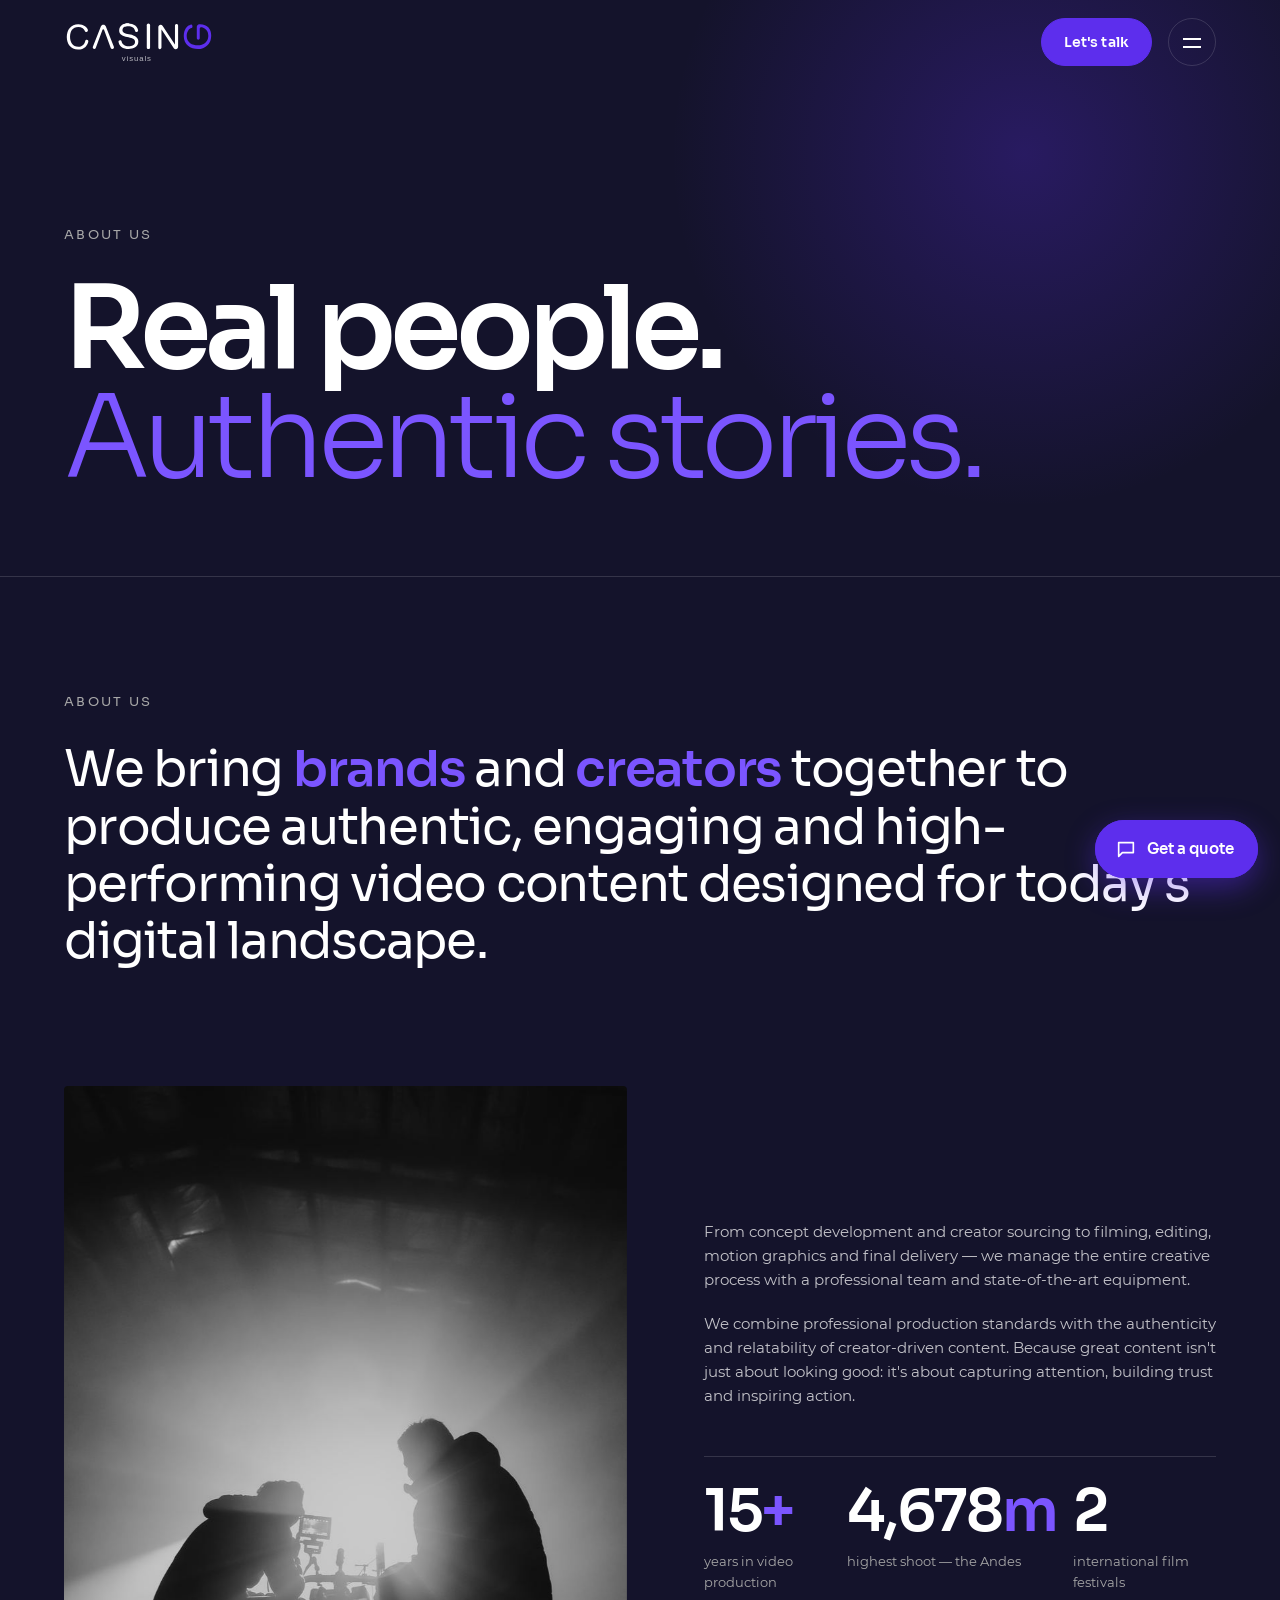
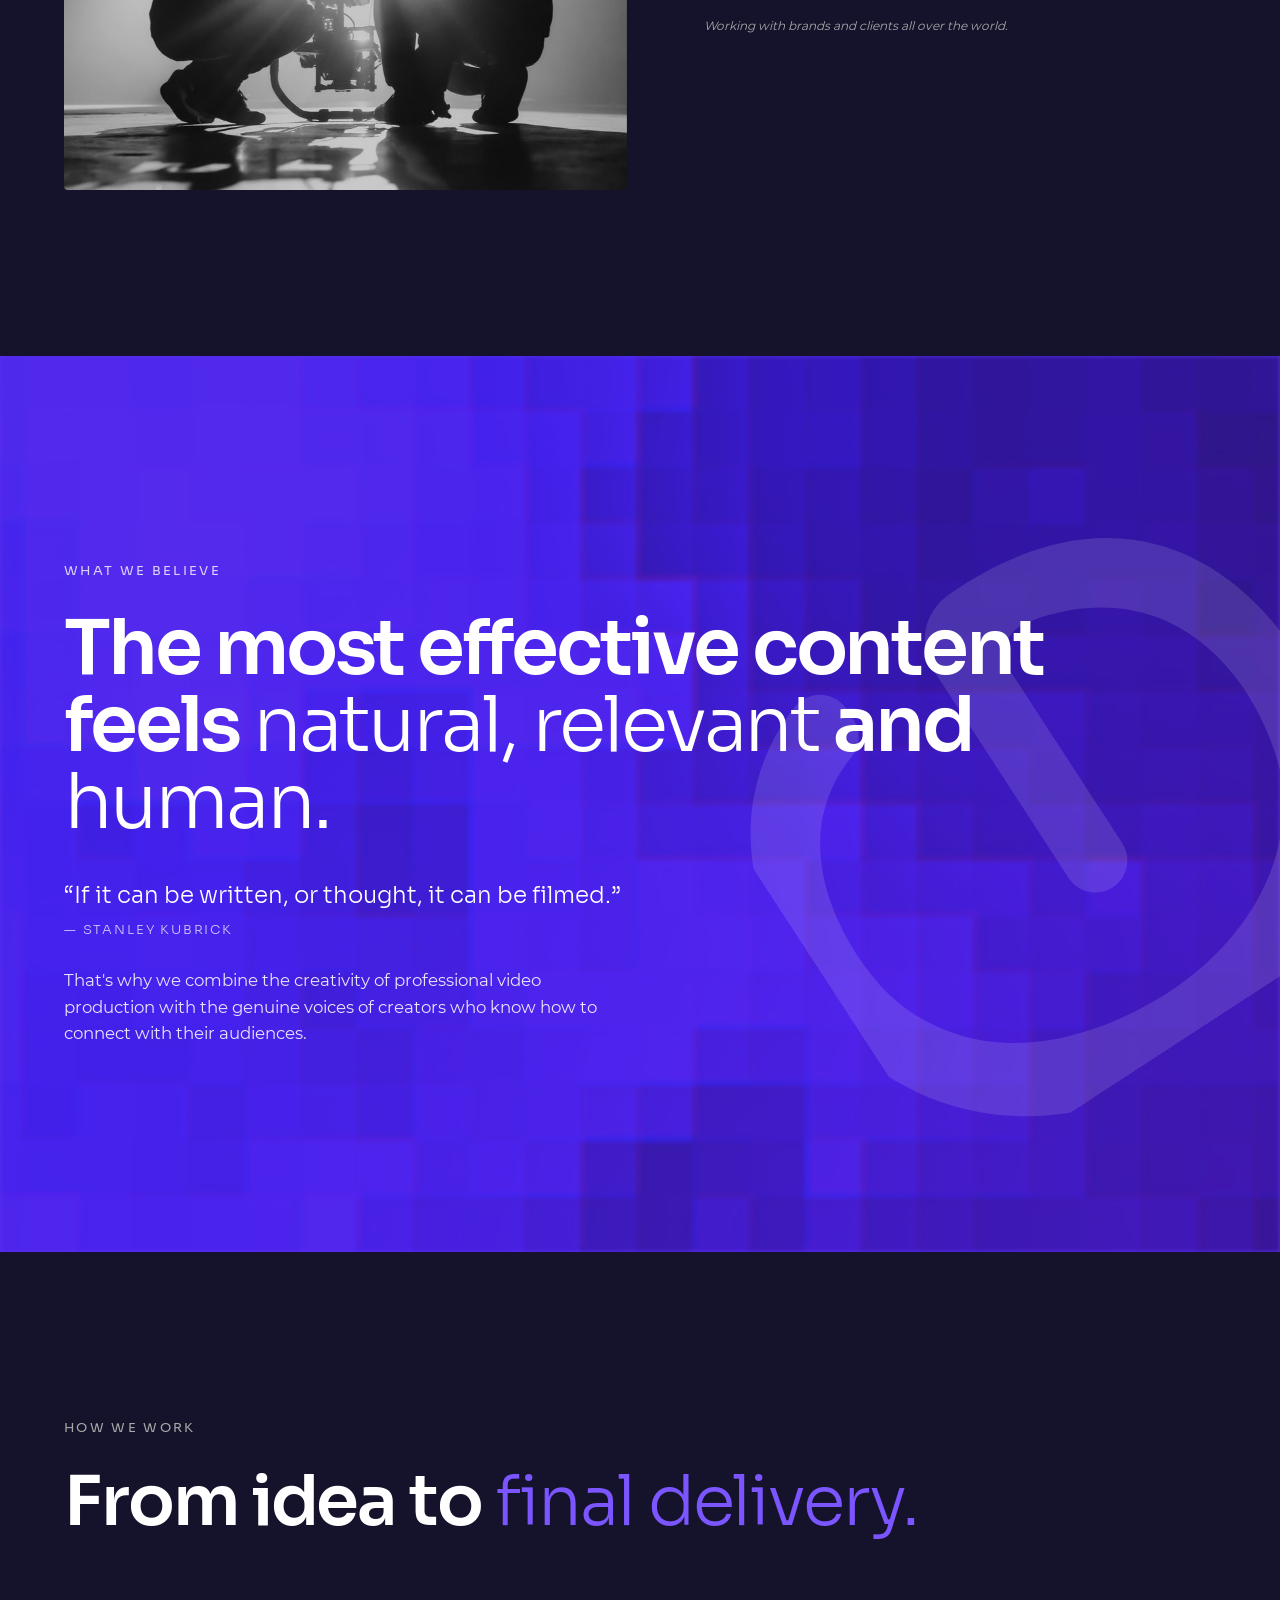
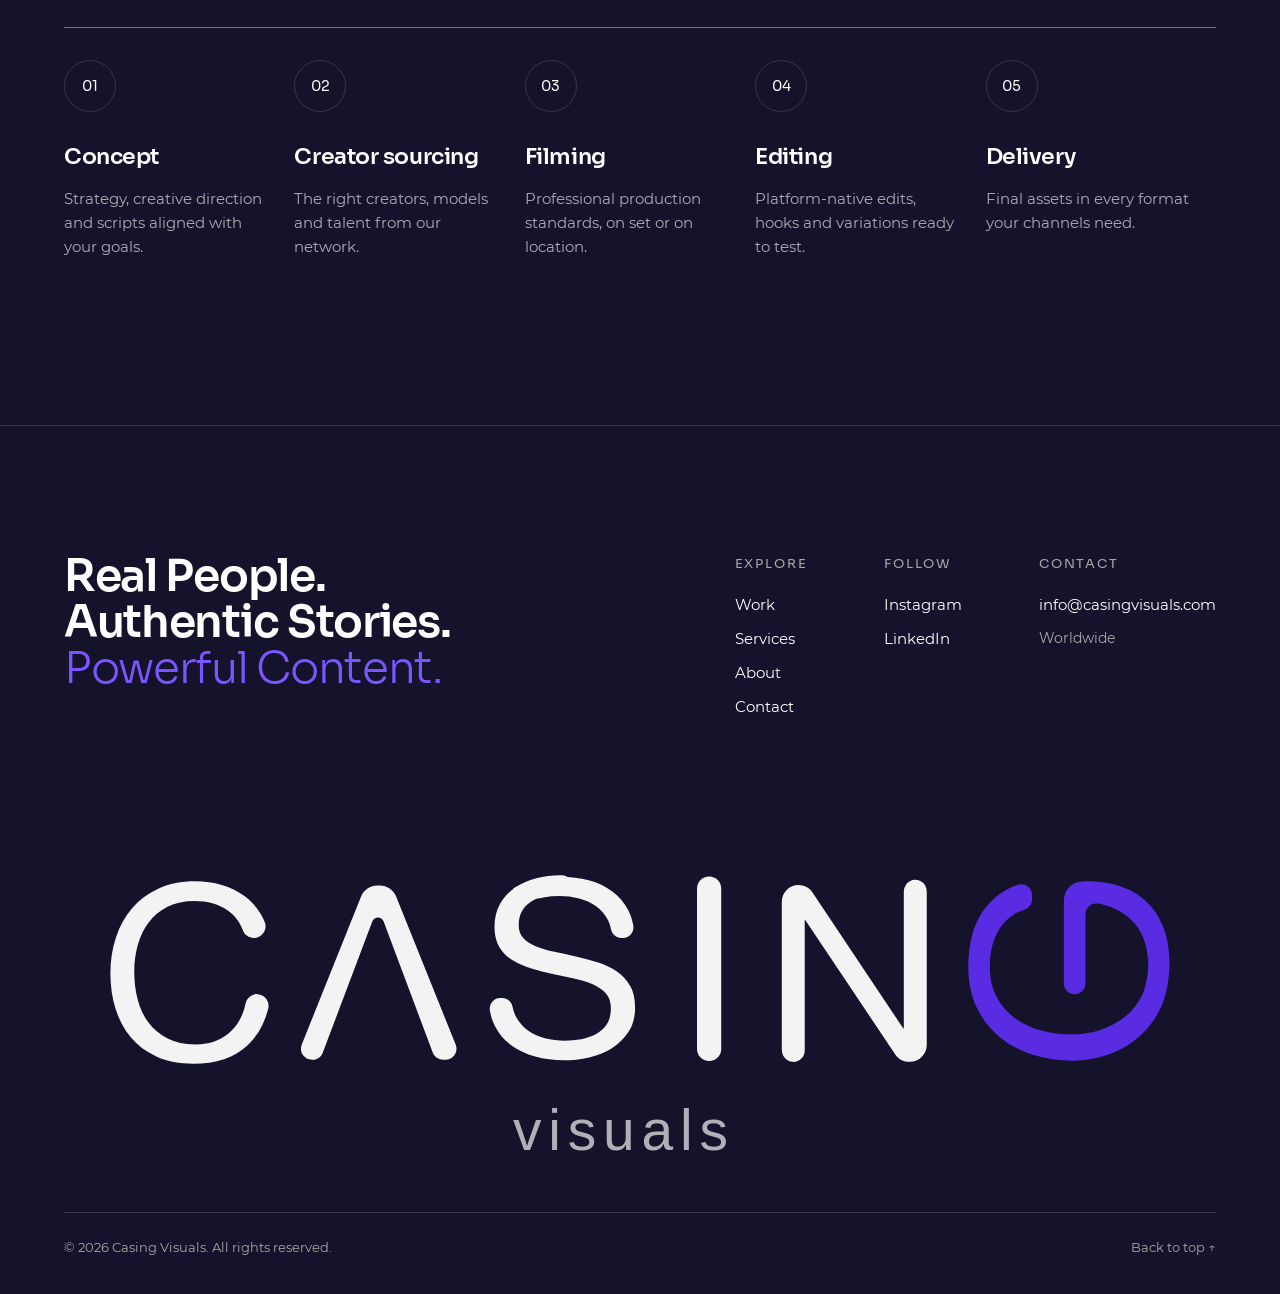
==== commit ec1c639c: "update" ====
--- a/about.html
+++ b/about.html
@@ -8,7 +8,7 @@
   <meta name="theme-color" content="#14132b" />
   <meta property="og:title" content="About — Casing Visuals" />
   <meta property="og:description" content="Casing Visuals — video production studio: UGC, ads, corporate video, motion graphics, 2D/3D animation and documentaries for brands worldwide." />
-  <meta property="og:image" content="assets/img/r12.jpg" />
+  <meta property="og:image" content="https://casingvisuals.github.io/web/assets/img/r12.jpg" />
   <link rel="icon" href="favicon.svg" type="image/svg+xml" />
   <link rel="preload" href="assets/fonts/Sora-SemiBold.woff2" as="font" type="font/woff2" crossorigin />
   <link rel="preload" href="assets/fonts/Montserrat-Regular.woff2" as="font" type="font/woff2" crossorigin />
--- a/css/styles.css
+++ b/css/styles.css
@@ -628,3 +628,74 @@
 .feature__media--poster { aspect-ratio: 684/842; max-width: 520px; width: 100%; justify-self: center; }
 .feature__credits { font-size: 13px; line-height: 1.7; color: var(--grey) !important; }
 .reel__info h3 { margin-top: 0; font-size: 20px; }
+
+/* ---------- Clients ---------- */
+.clients { border-top: 1px solid var(--line); }
+.clients__intro { max-width: 340px; align-self: flex-end; margin: 0; color: rgba(255,255,255,.65); }
+.clients__grid { list-style: none; margin: 0; padding: 0; display: grid; grid-template-columns: repeat(4, 1fr); border-top: 1px solid var(--line); border-left: 1px solid var(--line); }
+.clients__grid li { display: grid; place-items: center; aspect-ratio: 16/9; padding: 12%; border-right: 1px solid var(--line); border-bottom: 1px solid var(--line); transition: background .4s; }
+.clients__grid img { max-width: 100%; height: calc(clamp(30px, 3.2vw, 46px) * var(--s, 1)); width: auto; object-fit: contain; opacity: .6; transition: opacity .4s, transform .5s var(--ease); }
+.clients__grid li:hover { background: rgba(93,46,237,.12); }
+.clients__grid li:hover img { opacity: 1; transform: scale(1.05); }
+@media (max-width: 820px) { .clients__grid { grid-template-columns: repeat(2, 1fr); } }
+
+/* ---------- Home: hero + reel full screen ---------- */
+body.page-home { overflow: visible; height: auto; }
+.reelfull { position: relative; height: 100svh; min-height: 520px; overflow: hidden; background: #000; }
+.reelfull__video { position: absolute; inset: 0; width: 100%; height: 100%; object-fit: cover; }
+.reelfull::after { content: ""; position: absolute; inset: 0; pointer-events: none; background: linear-gradient(180deg, rgba(20,19,43,.45), transparent 22%, transparent 75%, rgba(20,19,43,.6)); }
+.reelfull__label { margin: 0; color: rgba(255,255,255,.75); }
+
+/* ---------- Reel player ---------- */
+.reelfull__video { cursor: pointer; }
+.reelfull__top { position: absolute; z-index: 2; left: var(--pad); right: var(--pad); top: calc(var(--header-h) + 8px); display: flex; justify-content: space-between; align-items: center; font-family: var(--f-display); font-size: 13px; letter-spacing: .14em; text-transform: uppercase; }
+.reelfull__work { color: rgba(255,255,255,.8); transition: color .3s; }
+.reelfull__work:hover { color: #fff; }
+.reelfull__big {
+  position: absolute; z-index: 2; left: 50%; top: 50%; transform: translate(-50%, -50%);
+  display: flex; flex-direction: column; align-items: center; gap: 14px;
+  background: none; border: 0; color: #fff; font-family: var(--f-display); font-size: 13px; letter-spacing: .16em; text-transform: uppercase;
+  transition: opacity .4s, transform .5s var(--ease);
+}
+.reelfull__big svg { width: 34px; height: 34px; box-sizing: content-box; padding: 30px; border-radius: 50%; background: rgba(93,46,237,.85); backdrop-filter: blur(8px); box-shadow: 0 10px 40px rgba(93,46,237,.5); transition: transform .4s var(--ease), background .3s; }
+.reelfull__big:hover svg { transform: scale(1.08); background: var(--violet); }
+.reelfull__big .i-replay { display: none; }
+.reelfull.is-ended .reelfull__big .i-play { display: none; }
+.reelfull.is-ended .reelfull__big .i-replay { display: block; }
+.reelfull.is-playing .reelfull__big { opacity: 0; pointer-events: none; transform: translate(-50%, -50%) scale(.9); }
+.reelfull::before { content: ""; position: absolute; inset: 0; z-index: 1; pointer-events: none; background: rgba(20,19,43,.45); transition: opacity .5s; }
+.reelfull.is-playing::before { opacity: 0; }
+
+.player {
+  position: absolute; z-index: 2; left: var(--pad); right: var(--pad); bottom: clamp(20px, 3vw, 36px);
+  display: flex; align-items: center; gap: 14px;
+  padding: 10px 14px; border-radius: 999px; background: rgba(20,19,43,.55); backdrop-filter: blur(12px); border: 1px solid var(--line);
+  transition: opacity .4s;
+}
+.reelfull.is-playing .player { opacity: .35; }
+.reelfull:hover .player, .player:focus-within { opacity: 1 !important; }
+.player__btn { flex: none; width: 40px; height: 40px; display: grid; place-items: center; border-radius: 50%; border: 0; background: transparent; color: #fff; transition: background .3s; }
+.player__btn:hover { background: rgba(255,255,255,.12); }
+.player__btn svg { width: 20px; height: 20px; }
+.player__play .i-play, .player__play .i-replay, .player__play .i-pause { display: none; }
+.reelfull:not(.is-playing):not(.is-ended) .player__play .i-play { display: block; }
+.reelfull.is-playing .player__play .i-pause { display: block; }
+.reelfull.is-ended .player__play .i-replay { display: block; }
+.player__mute .i-sound { display: none; }
+.reelfull.is-sound .player__mute .i-sound { display: block; }
+.reelfull.is-sound .player__mute .i-muted { display: none; }
+.player__time { flex: none; font-family: var(--f-display); font-size: 13px; font-variant-numeric: tabular-nums; color: rgba(255,255,255,.85); min-width: 84px; }
+.player__bar { --p: 0%; flex: 1; height: 20px; appearance: none; -webkit-appearance: none; background: transparent; cursor: pointer; margin: 0; }
+.player__bar::-webkit-slider-runnable-track { height: 4px; border-radius: 4px; background: linear-gradient(90deg, var(--violet-2) var(--p), rgba(255,255,255,.25) var(--p)); }
+.player__bar::-moz-range-track { height: 4px; border-radius: 4px; background: linear-gradient(90deg, var(--violet-2) var(--p), rgba(255,255,255,.25) var(--p)); }
+.player__bar::-webkit-slider-thumb { -webkit-appearance: none; width: 14px; height: 14px; margin-top: -5px; border-radius: 50%; background: #fff; border: 0; }
+.player__bar::-moz-range-thumb { width: 14px; height: 14px; border-radius: 50%; background: #fff; border: 0; }
+.reelfull__error { position: absolute; z-index: 3; left: 50%; bottom: 110px; transform: translateX(-50%); margin: 0; padding: 10px 18px; border-radius: 8px; background: rgba(20,19,43,.85); font-size: 14px; }
+.reelfull__error a { color: var(--violet-2); text-decoration: underline; }
+.reelfull:fullscreen { height: 100vh; }
+@media (max-width: 560px) {
+  .player { gap: 6px; padding: 6px 8px; bottom: 96px; }
+  .player__fs { display: none; }
+  .player__time { min-width: 0; font-size: 12px; }
+}
+body.reel-in-view .fab { opacity: 0; pointer-events: none; transform: scale(.8); }
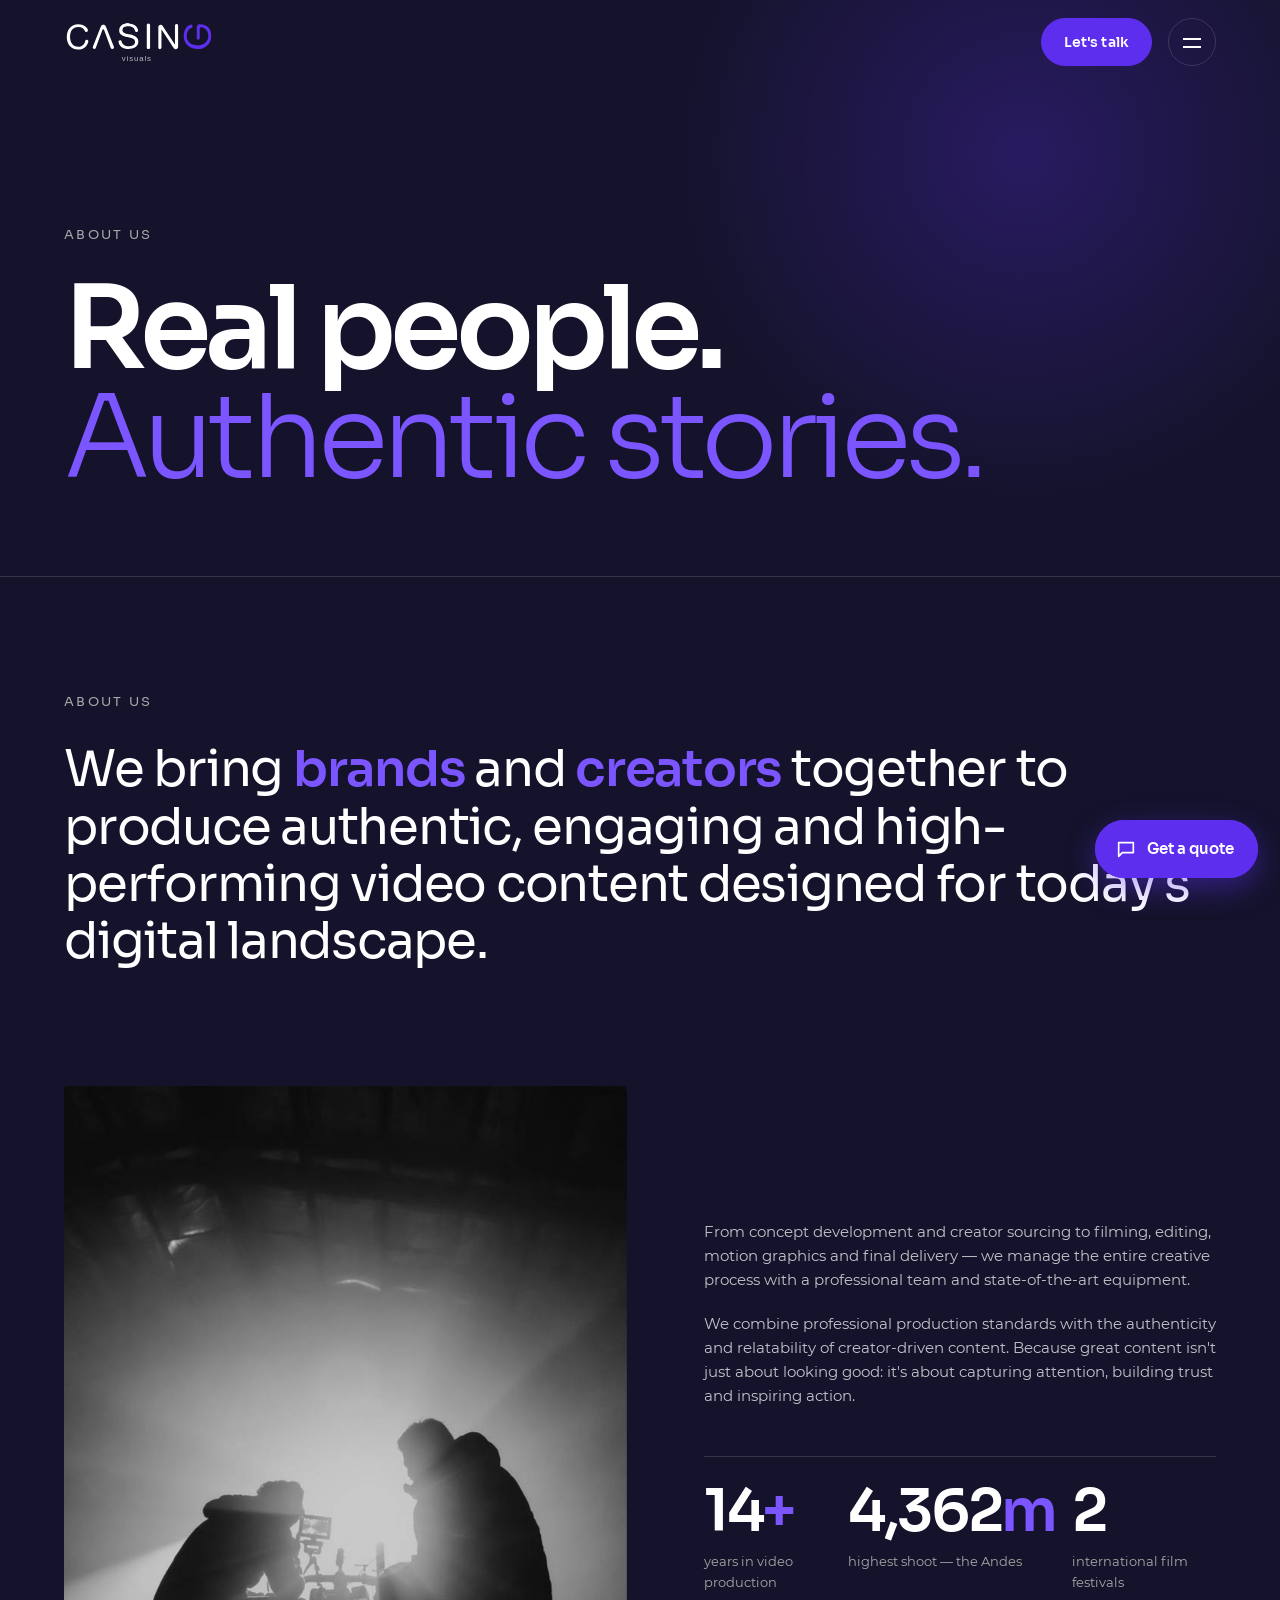
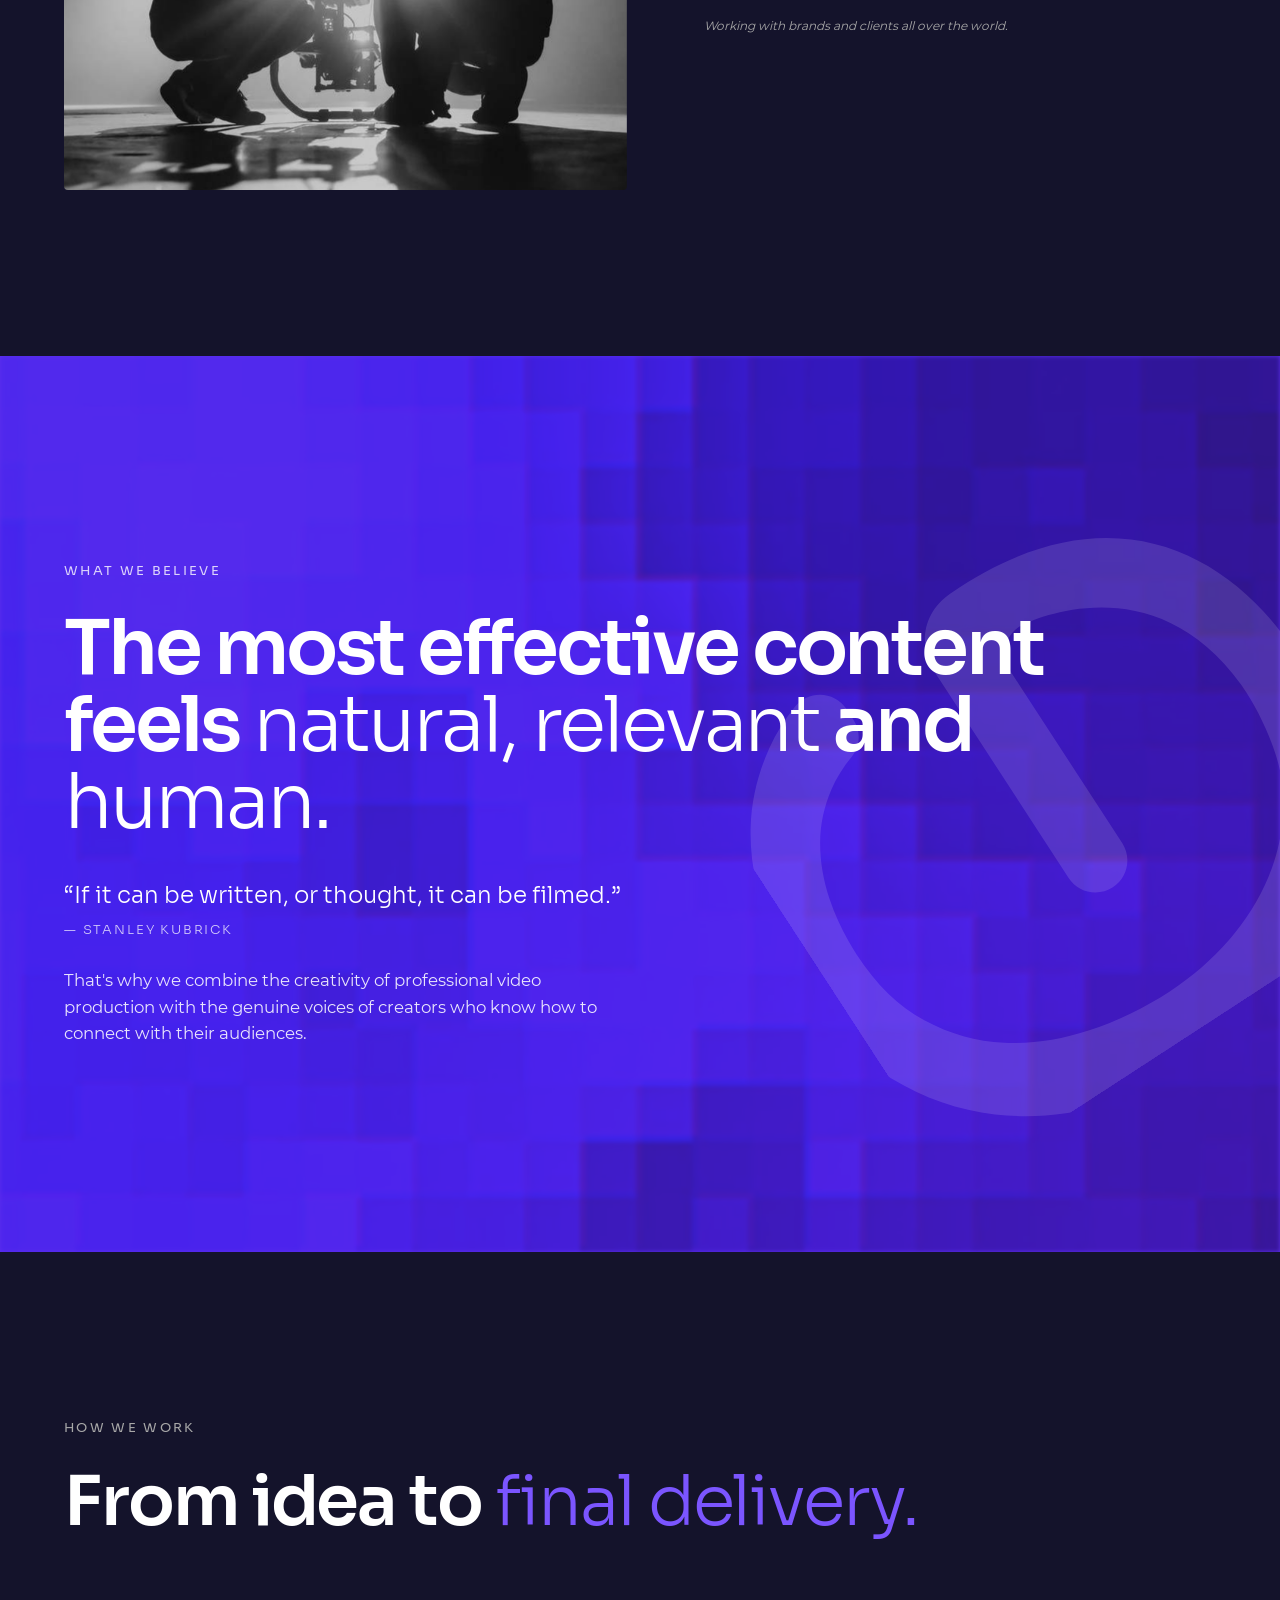
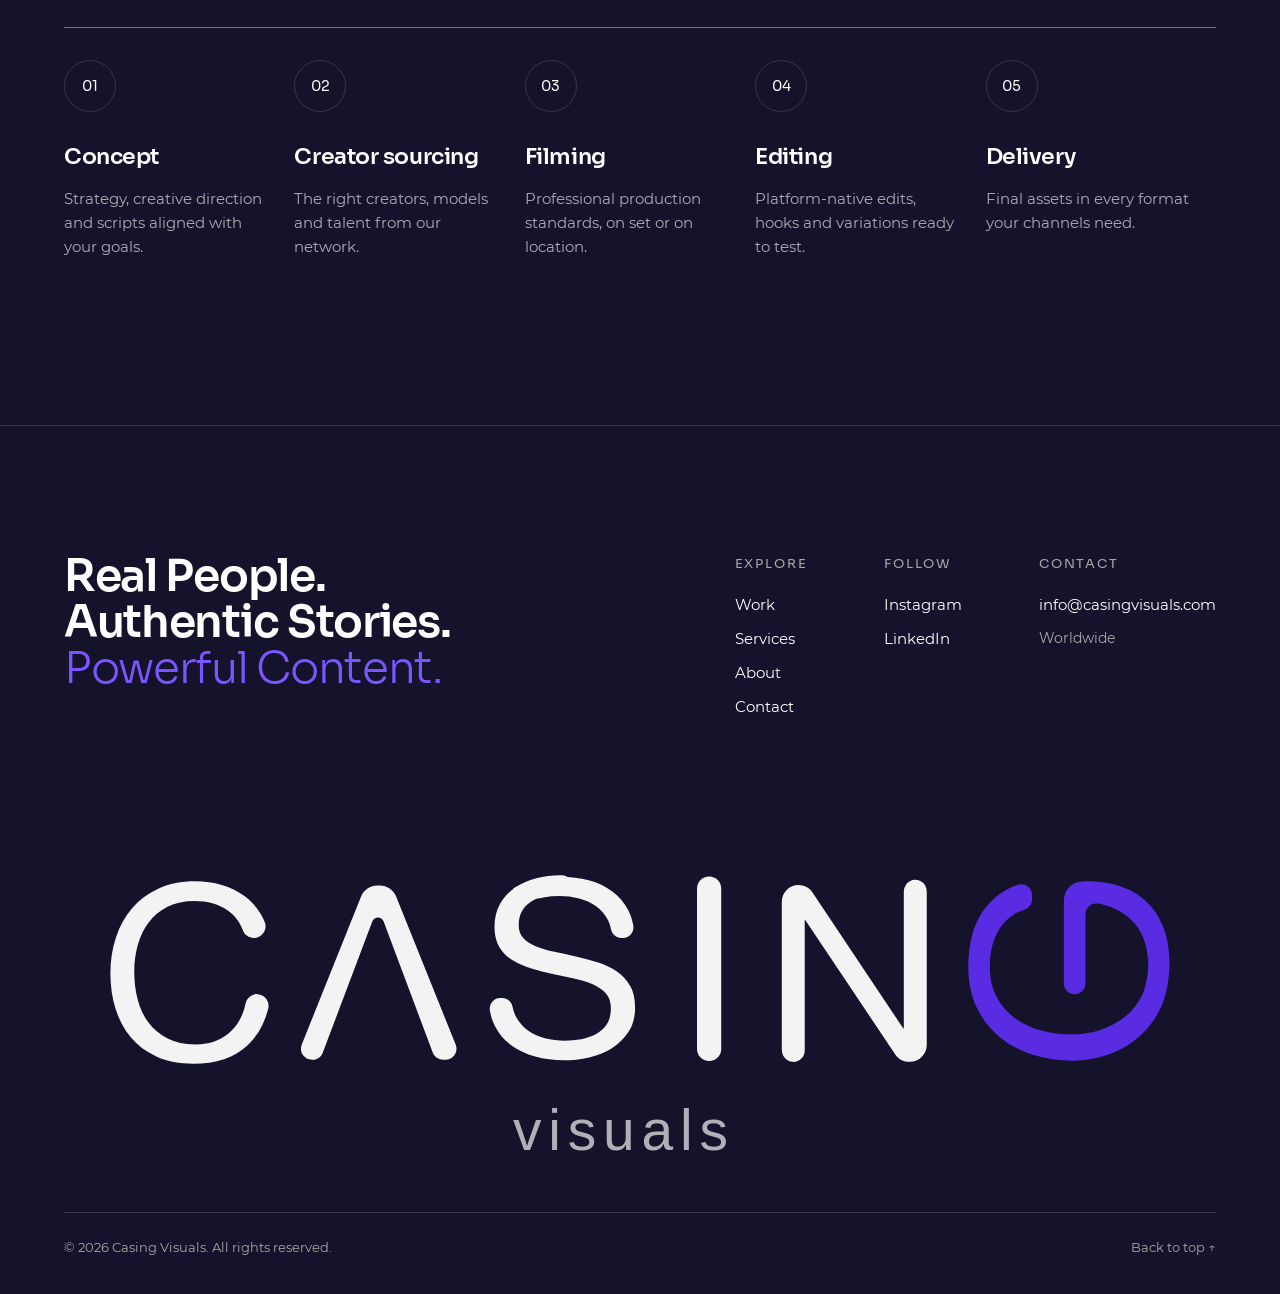
==== commit 2ae79871: "update" ====
--- a/about.html
+++ b/about.html
@@ -12,7 +12,7 @@
   <link rel="icon" href="favicon.svg" type="image/svg+xml" />
   <link rel="preload" href="assets/fonts/Sora-SemiBold.woff2" as="font" type="font/woff2" crossorigin />
   <link rel="preload" href="assets/fonts/Montserrat-Regular.woff2" as="font" type="font/woff2" crossorigin />
-  <link rel="stylesheet" href="css/styles.css" />
+  <link rel="stylesheet" href="css/styles.css?v=2026-11-25b" />
 </head>
 <body class="page-inner">
   <a class="skip" href="#main">Skip to content</a>
@@ -30,7 +30,7 @@
 
   <!-- ============ MENU (pantalla completa) ============ -->
   <div class="menu" id="menu" aria-hidden="true">
-    <div class="menu__preview" aria-hidden="true"><img src="assets/img/r18.jpg" alt="" /></div>
+    <div class="menu__preview" aria-hidden="true"><img src="assets/img/r18.jpg" alt="" loading="lazy" decoding="async" /></div>
     <nav class="menu__nav" aria-label="Menu">
       <a href="index.html" data-img="assets/img/r12.jpg"><small>00</small>Home<span class="menu__arrow">→</span></a>
       <a href="work.html" data-img="assets/img/r21.jpg"><small>01</small>Work<span class="menu__arrow">→</span></a>
@@ -172,6 +172,6 @@
     </aside>
   </div>
 
-  <script src="js/main.js" defer></script>
+  <script src="js/main.js?v=2026-11-25b" defer></script>
 </body>
 </html>
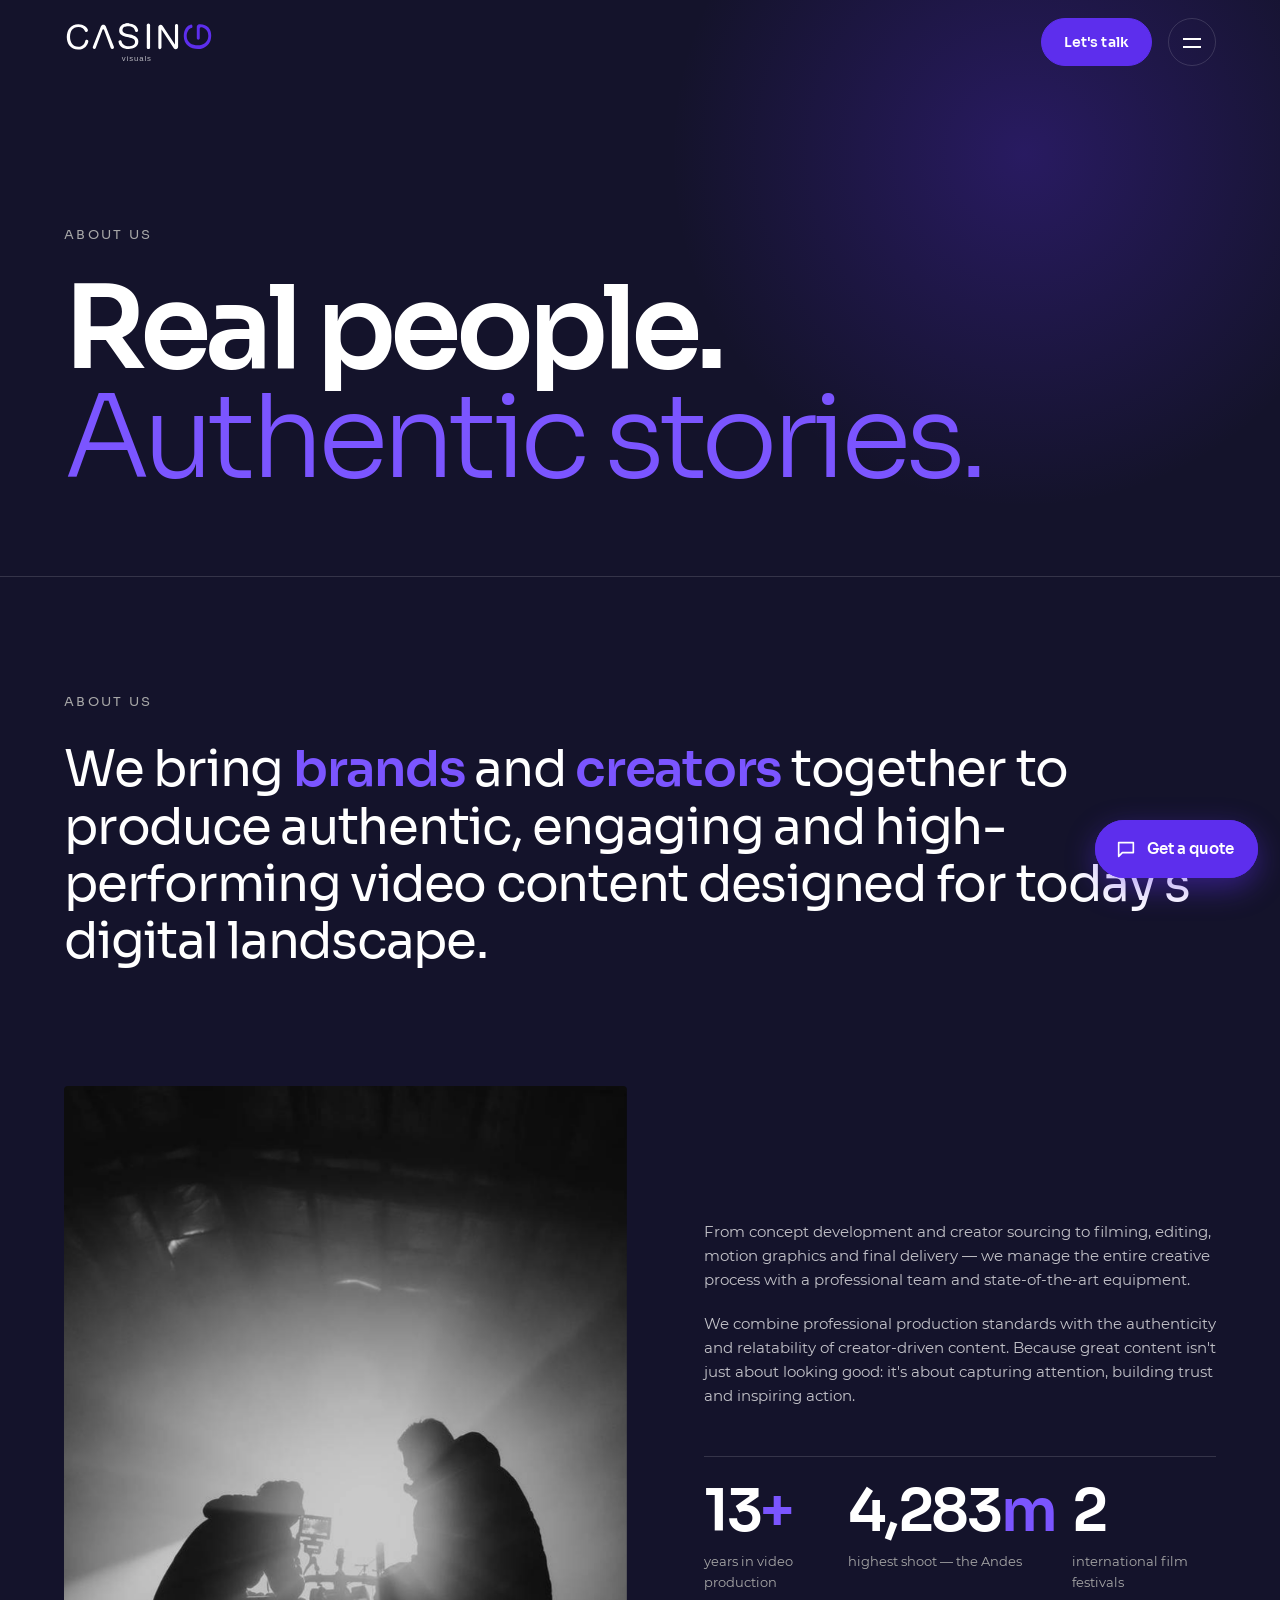
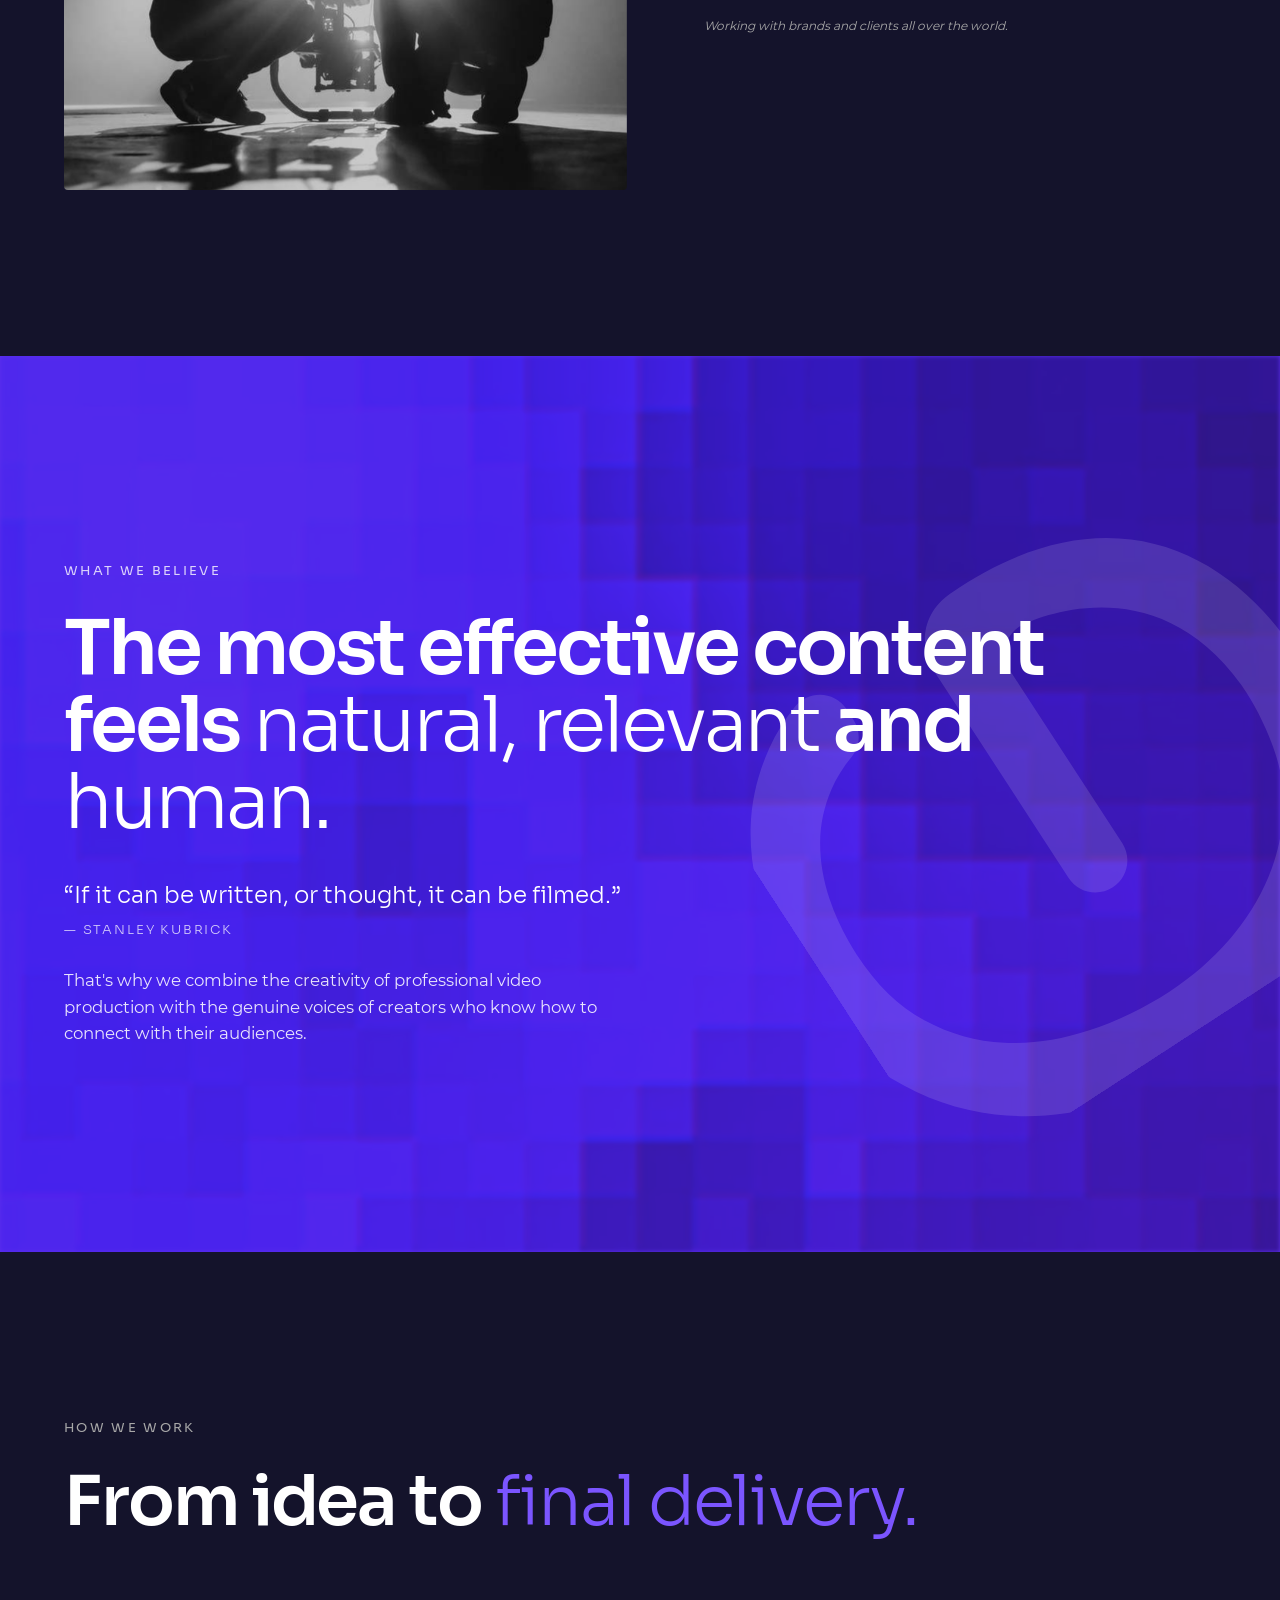
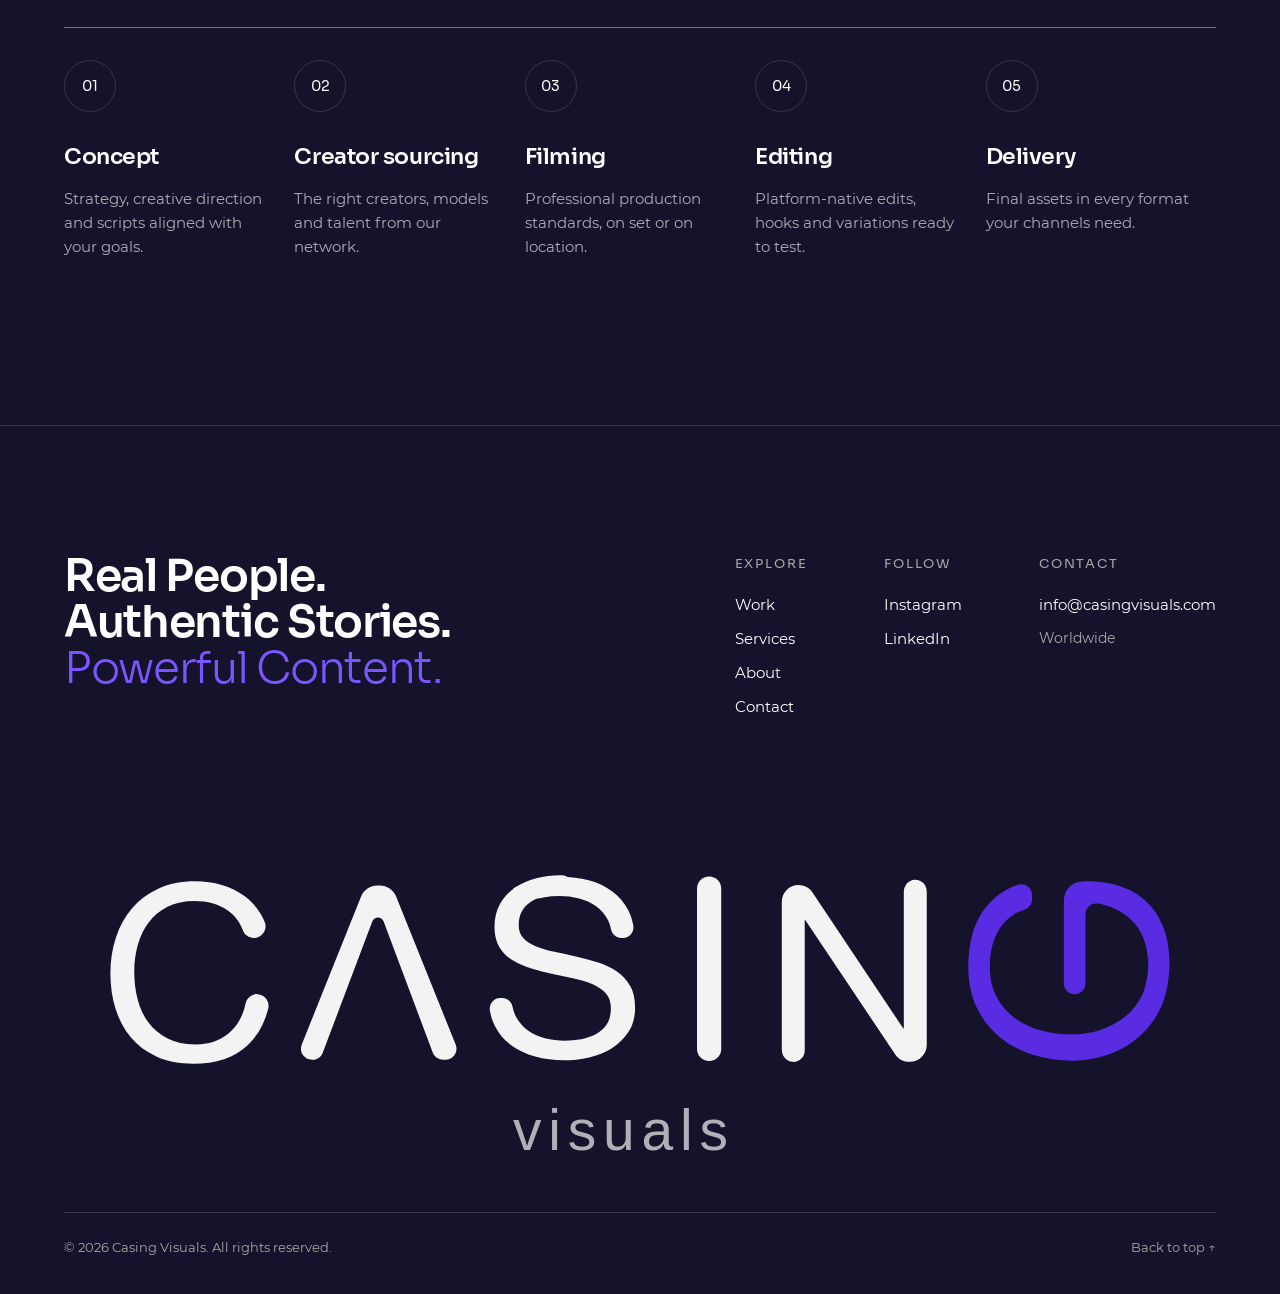
==== commit 815de0c7: "mobile" ====
--- a/about.html
+++ b/about.html
@@ -12,7 +12,7 @@
   <link rel="icon" href="favicon.svg" type="image/svg+xml" />
   <link rel="preload" href="assets/fonts/Sora-SemiBold.woff2" as="font" type="font/woff2" crossorigin />
   <link rel="preload" href="assets/fonts/Montserrat-Regular.woff2" as="font" type="font/woff2" crossorigin />
-  <link rel="stylesheet" href="css/styles.css?v=2026-11-25b" />
+  <link rel="stylesheet" href="css/styles.css?v=2026-11-25c" />
 </head>
 <body class="page-inner">
   <a class="skip" href="#main">Skip to content</a>
@@ -172,6 +172,6 @@
     </aside>
   </div>
 
-  <script src="js/main.js?v=2026-11-25b" defer></script>
+  <script src="js/main.js?v=2026-11-25c" defer></script>
 </body>
 </html>
--- a/css/styles.css
+++ b/css/styles.css
@@ -699,3 +699,35 @@
   .player__time { min-width: 0; font-size: 12px; }
 }
 body.reel-in-view .fab { opacity: 0; pointer-events: none; transform: scale(.8); }
+
+/* ---------- Reel en celular vertical: video completo 16:9 (sin recorte) ---------- */
+@media (orientation: portrait) and (max-width: 900px) {
+  .reelfull {
+    height: auto; min-height: 0; background: var(--ink);
+    display: flex; flex-direction: column;
+    padding: 56px 0 40px;
+  }
+  .reelfull::after { display: none; }
+  .reelfull::before { inset: 56px 0 auto 0; aspect-ratio: 16/9; height: auto; }
+  .reelfull__top { position: static; order: 0; padding: 0 var(--pad) 18px; font-size: 12px; }
+  .reelfull__video { position: relative; order: 1; inset: auto; width: 100%; height: auto; aspect-ratio: 16/9; object-fit: cover; background: #000; }
+  .reelfull__big { top: calc(56px + 50vw * 9 / 16 + 18px + 16px); }
+  .reelfull__big svg { width: 24px; height: 24px; padding: 20px; }
+  .reelfull__big-label { display: none; }
+  .player { position: static; order: 2; margin: 16px var(--pad) 0; opacity: 1 !important; }
+  .reelfull.is-playing .player { opacity: 1; }
+  .reelfull__error { bottom: auto; top: 60px; }
+}
+@media (orientation: portrait) and (max-width: 900px) {
+  .reelfull::before { display: none; }
+  .reelfull__video { transition: filter .4s; }
+  .reelfull:not(.is-playing) .reelfull__video { filter: brightness(.55); }
+  .reelfull__big { top: calc(56px + 37px + 28.125vw); }
+}
+@media (orientation: landscape) and (max-height: 560px) {
+  .reelfull { min-height: 0; height: 100svh; }
+  .reelfull__top { top: 14px; }
+  .player { bottom: 12px; padding: 4px 10px; }
+  .reelfull__big svg { width: 24px; height: 24px; padding: 20px; }
+  .reelfull__big-label { display: none; }
+}
